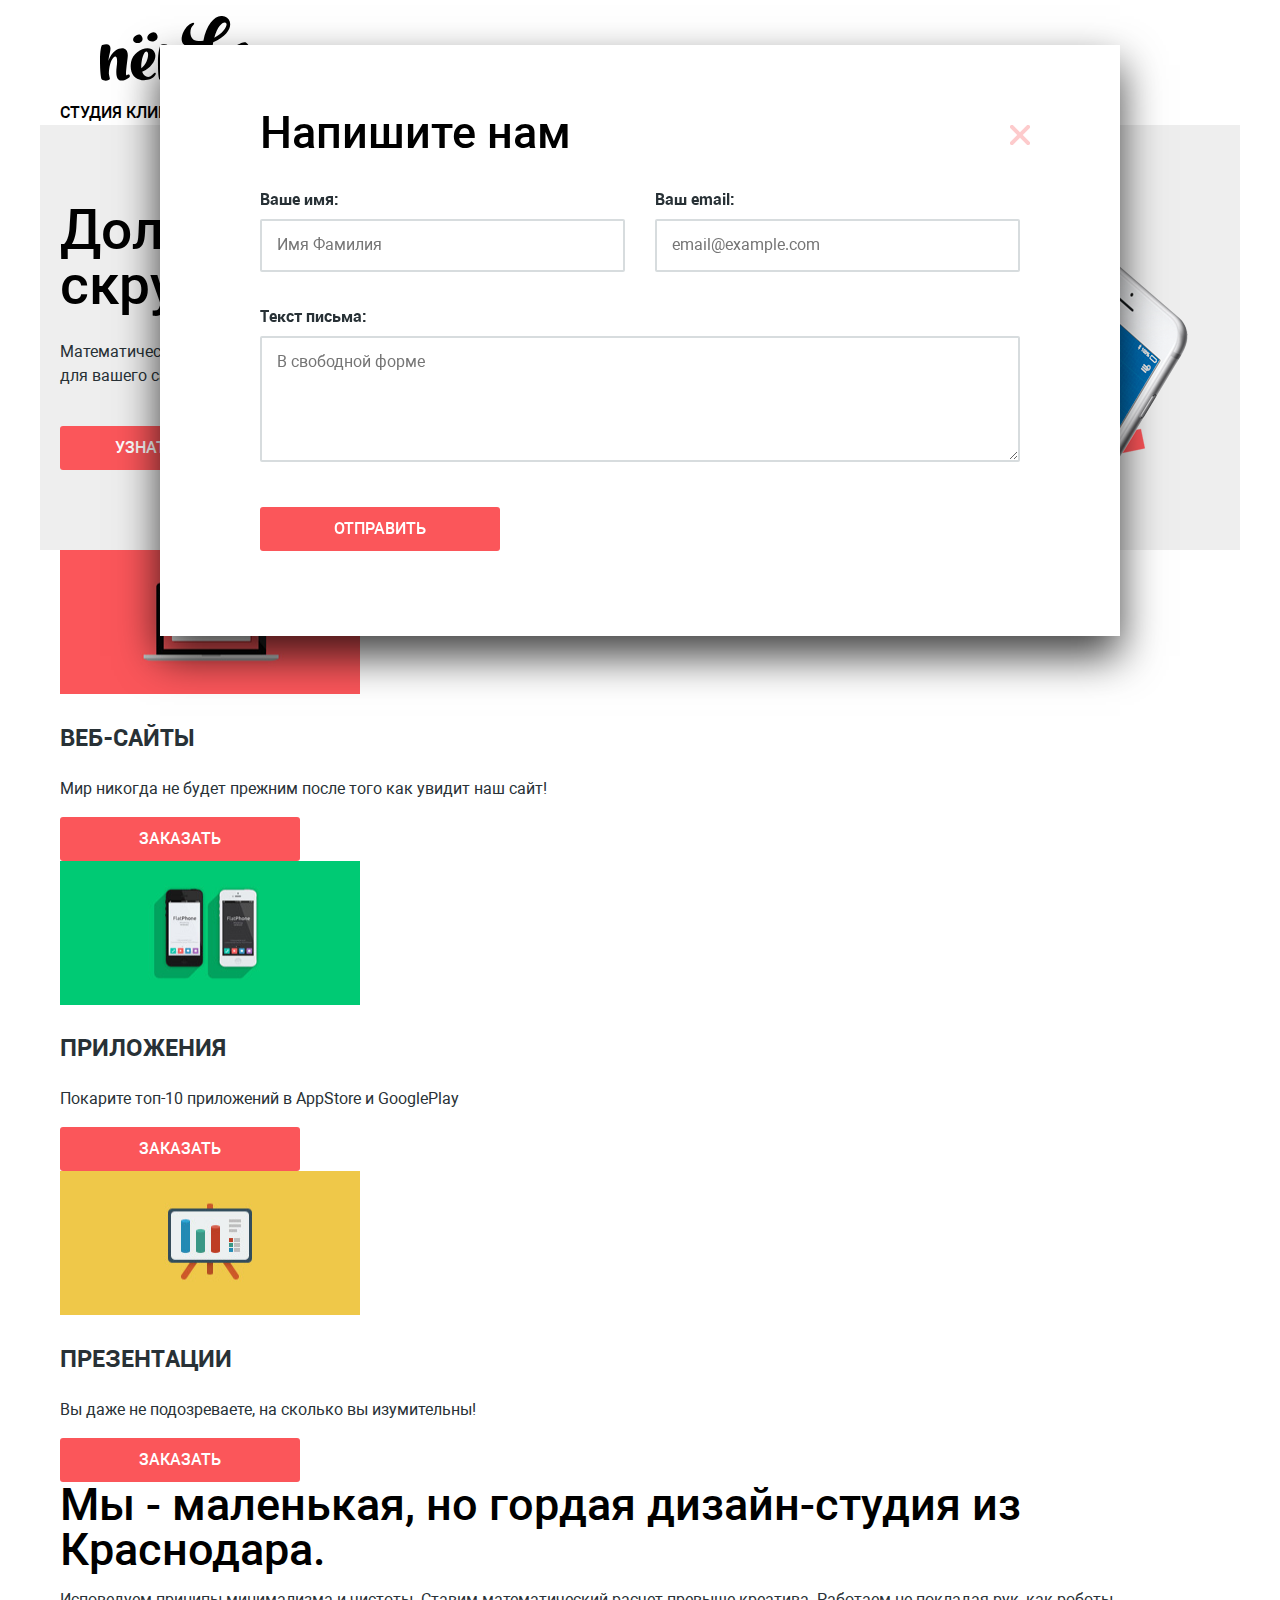
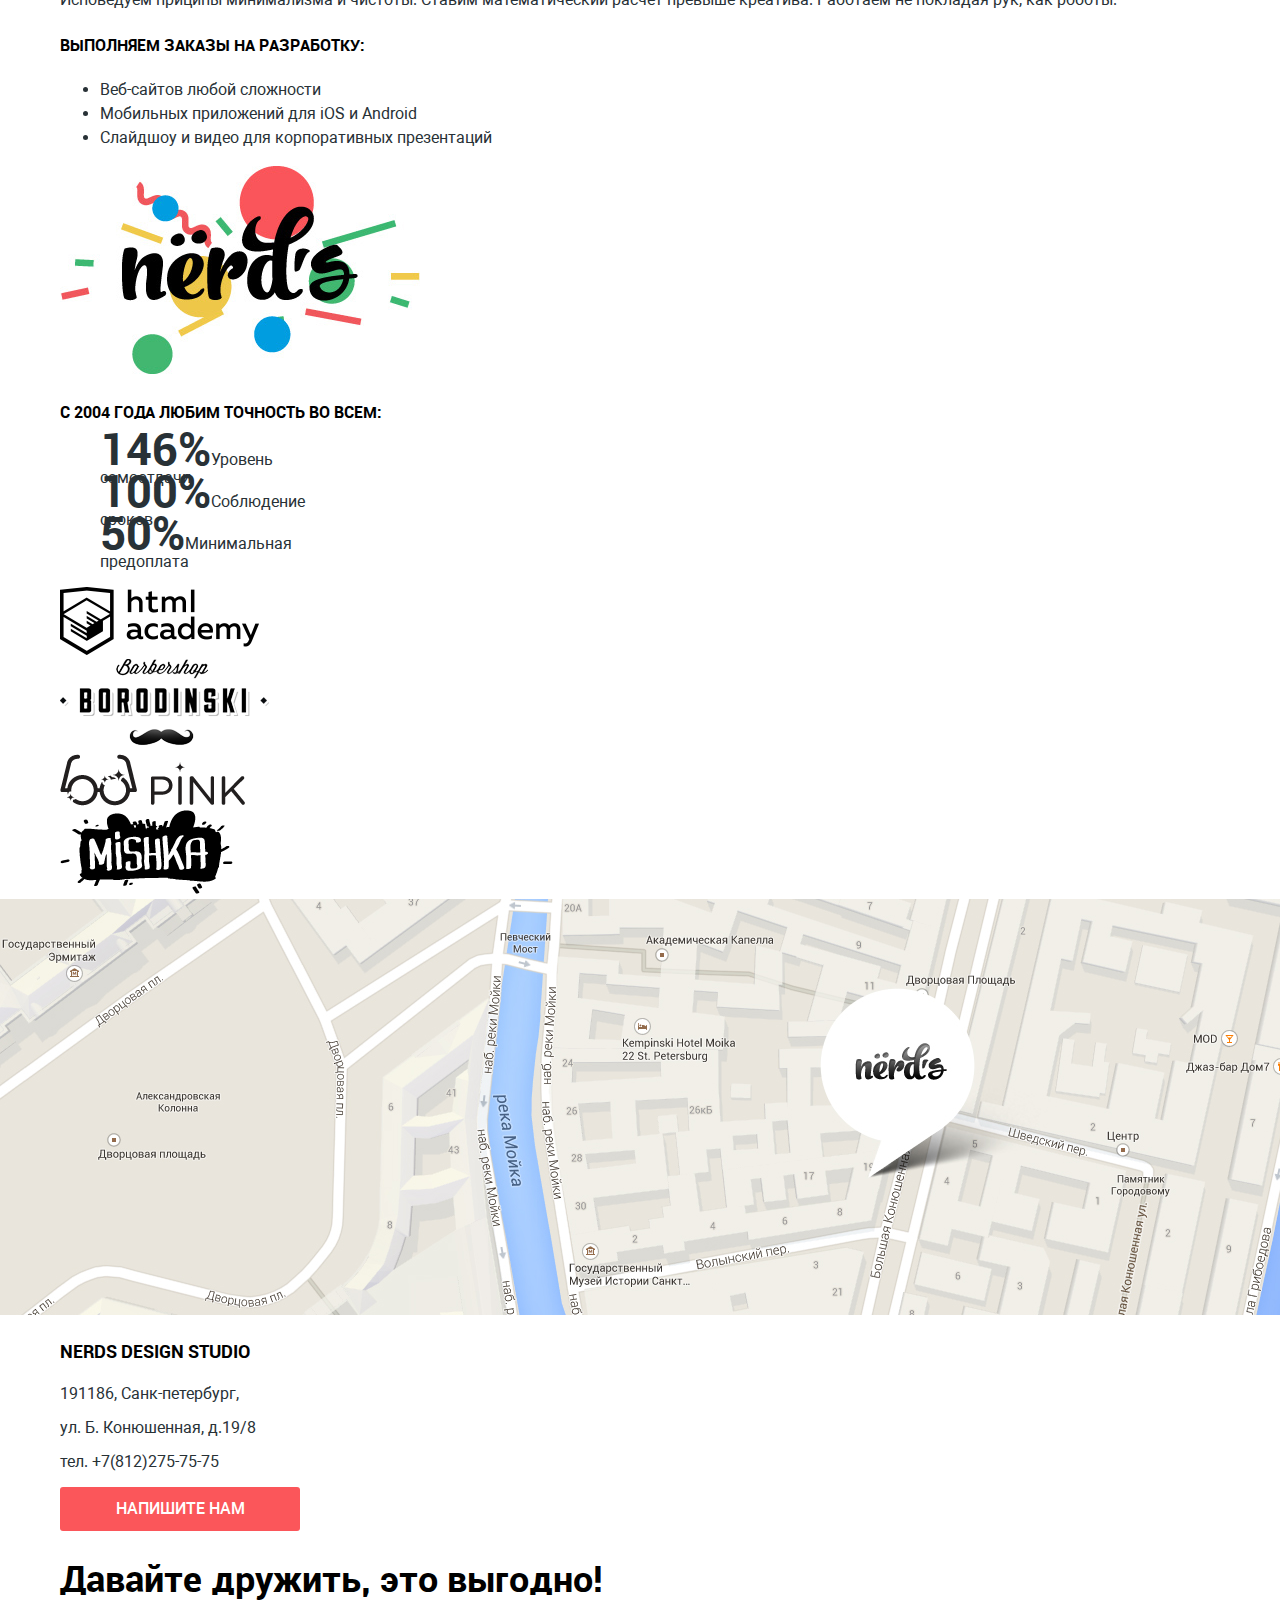
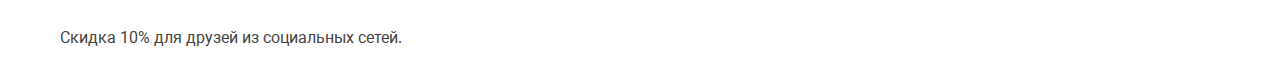
==== index.html @ fb32c8bf "Настройки" ====
<!DOCTYPE html>
<html lang="ru">
  <head>
    <meta charset="utf-8">
    <title>Дизайн-студия "Нердс" Краснодар</title>
    <link href="https://fonts.googleapis.com/css?family=Roboto:400,500,700&amp;subset=cyrillic" rel="stylesheet">
    <link href="css/normalize.css" rel="stylesheet">
    <link href="css/styles.css" rel="stylesheet">
  </head>
  <body>
    <header class="header">
       <div class="header-block container clearfix">
        <figure class="header-logo">
          <a href="index.html" rel="nofollow">
            <img src="img/nerds-logo.svg"  width="160" height="65" alt="Логотип компании «Нердс»">
          </a>
        </figure>
        <nav class="site-navigation">
          <a href="index.html">Студия</a>
          <a href="#">Клиенты</a>
          <a href="catalog.html" class="current">Магазин</a>
          <a href="#">Контакты</a>
          <a href="#" class="basket">корзина</a>
        </nav>
      </div>
      <h1 class="visually-hidden">Компания "Нердс" Краснодар</h1>
      <div class="slider container">
        <!-- Пагинация под слайдером-->
        <input class="visually-hidden" type="radio" id="product-1" name="toggle" checked>
        <input class="visually-hidden" type="radio" id="product-2" name="toggle">
        <input class="visually-hidden" type="radio" id="product-3" name="toggle">
        <div class="slider-controls">
          <label class="slider-controls-item slider-controls-item--1" for="product-1">Первый</label>
          <label class="slider-controls-item slider-controls-item--2" for="product-2">Второй</label>
          <label class="slider-controls-item slider-controls-item--3" for="product-3">Третий</label>
        </div>
        <!-- Пагинация под слайдером-->
        <ul class="slider-list">
          <li class="slider-item"><!--Слайдер-1 -->
            <h3>Долго, дорого,<br> скрупулезно.</h3>
            <p>Математически выверенный дизайн<br> для вашего сайта или мобильного приложения.</p>
            <a class="slider-item-button button" href="#">Узнать больше</a>
          </li>
          <li class="slider-item"><!--Слайдер-2 -->
            <h3>Любим математику<br> как никто другой</h3>
            <p>Никакого креатива, только математические формулы<br> для расчета идеальных пропорций.</p>
            <a class="slider-item-button button" href="#">Узнать больше</a>
          </li>
          <li class="slider-item"><!--Слайдер-3 -->
            <h3>Только ночь,<br> только хардкор</h3>
            <p>Работаем днем, как все? Мы против этого.<br> Ближе к полуночи работа только начинается.</p>
            <a class="slider-item-button button" href="#">Узнать больше</a>
          </li>
        </ul>
      </div>
    </header>
    <main class="container">
      <section class="service">        
        <h2 class="visually-hidden">Услуги компании "Нердс"</h2>
        <article class="offered-service web-button">
          <div class="picture-service web">
            <img src="img/illustration-1.png" width="300" height="144" alt="картинка - Веб-сайты">
          </div>
          <h3>Веб-Сайты</h3>              
          <p class="slogan">Мир никогда не будет прежним после того как увидит наш сайт!</p>
          <a class="button" href="sites.html">Заказать</a>
        </article>
        <article class="offered-service app-site">
          <div class="picture-service app">
            <img src="img/illustration-2.png" width="300" height="144" alt="картинка - Приложения">
          </div>
          <h3>Приложения</h3>
          <p class="slogan">Покарите топ-10 приложений в AppStore и GooglePlay</p>
          <a class="button" href="sites.html">Заказать</a>
        </article>
        <article class="offered-service presentation-site">
          <div class="picture-service presentation">
            <img src="img/illustration-3.png" width="300" height="144" alt="картинка - Презентации">
          </div>
          <h3>Презентации</h3>
          <p class="slogan">Вы даже не подозреваете, на сколько вы изумительны!</p>
          <a class="button" href="sites.html">Заказать</a>
        </article>
      </section>
      <section class="self-advertising">
        <h2 class="visually-hidden">Выполняем заказы на разработку: Веб-сайтов, Мобильных приложений, Слайдшоу и видео.</h2>
        <div class="self-advertising-leftcolumn">
          <div>
            <h3>Мы - маленькая, но гордая дизайн-студия из Краснодара.</h3>
            <p>Исповедуем приципы минимализма и чистоты. Ставим математический расчет превыше креатива. Работаем не покладая рук, как роботы.</p>
          </div>
          <div>
            <h4>Выполняем заказы на разработку:</h4>
            <ul>
              <li>Веб-сайтов любой сложности</li>
              <li>Мобильных приложений для iOS и Android</li>
              <li>Слайдшоу и видео для корпоративных презентаций</li>
            </ul>
          </div>
        </div>          
        <div class="self-advertising-rightcolumn">
          <div class="self-advertising-rightcolumn-picture">
            <img src="img/nerds-illustration.jpg" width="360" height="208" alt="Лого Нердс с подложкой">
          </div>
          <div class="self-advertising-rightcolumn-text">
            <h4>С 2004 года любим точность во всем:</h4>
            <ul>
              <li><span>146%</span>Уровень<br>самоотдачи</li>
              <li><span>100%</span>Соблюдение<br>сроков</li>
              <li><span>50%</span>Минимальная<br>предоплата</li>
            </ul>
          </div>
        </div>
      </section>
      <section class="advertising">
        <h2 class="visually-hidden">Реклама на сайте компании Нердс</h2>
        <div>
          <a class="advertising-blok blok1" href="https://htmlacademy.ru/intensive/htmlcss" target="_blank">
            <img src="img/logo-1.png" width="199" height="68" alt="Логотип HTML academy">
          </a>
        </div>
        <div>
          <a class="advertising-blok blok2" href="#" target="_blank">
            <img src="img/logo-2.png" width="209" height="90" alt="Логотип Borodinski">
          </a>
        </div>
        <div>
          <a class="advertising-blok blok3" href="#" target="_blank">
            <img src="img/logo-3.png" width="185" height="52" alt="Логотип Pink">
          </a>
        </div>
        <div>
          <a class="advertising-blok blok4" href="#" target="_blank">
            <img src="img/logo-4.png" width="173" height="84" alt="Логотип Mishka">
          </a>
        </div>
      </section>      
    </main>
    <footer>
      <div class="map">
        <h2 class="visually-hidden">Как к нам добраться</h2>
        <!--карта, блин-->
        <div class="map-script"></div>
        <!--карта-костыль-->
        <div class="img-map">
            <img src="img/map-marker.jpg" width="1440" height="416" alt="Офиса компании Нередс: Санк-петербург, ул. Б. Конюшенная, д.19/8">
        </div>
        <div class="container">
          <div class="map-block">
            <h3 class="map-block-title">Nerds design studio</h3>
            <p class="map-block-info">191186, Санк-петербург,</p>
            <p class="map-block-info">ул. Б. Конюшенная, д.19/8</p>
            <p class="map-block-info">тел. +7(812)275-75-75</p>
            <a href="feedback.html" class="button btn map-btn">Напишите нам</a>
          </div>
        </div>
      </div>
      <div class="footer-social container clearfix">
        <div class="footer-left-column">
          <a href="#" class="footer-btn footer-btn-vk"></a>
          <a href="#" class="footer-btn footer-btn-fb"></a>
          <a href="#" class="footer-btn footer-btn-inst"></a>
        </div>
        <section class="footer-right-column">
          <h2 class="footer-title">Давайте дружить, это выгодно!</h2>
          <p class="footer-info">Скидка 10% для друзей из социальных сетей.</p>
        </section>
      </div>
    </footer>
    <!-- Форма "напишите нам" -->
      
      <form class="feedback" action="#" method="post">
        <h2>Напишите нам</h2>
        <div class="row">
          <div class="col">
            <label>
              Ваше имя:
              <input type="text" name="name" placeholder="Имя Фамилия"/>
            </label>
          </div>
          <div class="col">
            <label>
              Ваш email:
              <input type="email" name="email" placeholder="email@example.com"/>
            </label>
          </div>
        </div>
        <div class="message">
          <label>
            Текст письма:
            <textarea name="message" rows="5" placeholder="В свободной форме"></textarea>
          </label>
        </div>
        <button class="button">Отправить</button>
        <a href="#" class="feedback-close-btn"></a>
      </form>
      
      <!-- Форма "напишите нам" -->
  </body>
</html>
---- css/styles.css ----
@charset "utf-8";
@font-face {
    font-family: RobotoRegular;
    src: url("../fonts/roboto.woff2") format("woff2"), url("../fonts/roboto.woff") format("woff"),
    url("../fonts/Roboto-Regular.ttf") format("truetype");
    font-weight: normal;
    font-style: normal;
}
@font-face {
    font-family: RobotoMedium;
    src: url("../fonts/robotomedium.woff2") format("woff2"), url("../fonts/robotomedium.woff") format("woff"),
    url("../fonts/Roboto-Medium.ttf") format("truetype");
    font-weight: normal;
    font-style: normal;
}
@font-face {
    font-family: RobotoBold;
    src: url("../fonts/robotobold.woff2") format("woff2"), url("../fonts/robotobold.woff") format("woff"),
    url("../fonts/Roboto-Bold.ttf") format("truetype");
    font-weight: normal;
    font-style: normal;
}

/* ГЛОБАЛЬНЫЕ НАСТРОЙКИ */

body {
  margin: 0;
  padding: 0;
  min-width: 1200px;
  text-transform: uppercase;
  background-color: #FFFFFF;
  color: #000000;
}
.visually-hidden {
  position: absolute;
  width: 1px;
  height: 1px;
  margin: -1px;
  border: 0;
  padding: 0;
  clip: rect(0, 0, 0, 0);  
}
a {
  text-decoration: none;
}

.navigation {
  background-color: #EEEEEE;
}
.navigation,
.slider-list,
.self-advertising-leftcolumn,
.self-advertising-rightcolumn-text ul,
.footer-social ul,
.filter-sequencer ul,
.filter-type ul,
.filter-extra ul,
.visible-in-hovard,
.catalog-pagination {
  list-style: none;
}
.header-logo,
.navigation a,
.basket a {
  color: #000000;
}
.navigation a:hover,
.navigation a:focus,
.basket a:hover,
.basket a:focus {
  color: #fb565a;
}
.container {
  width: 1200px;
  margin: auto;
  padding: 0 20px;
  box-sizing: border-box;
}

/* ГЛОБАЛЬНЫЕ НАСТРОЙКИ */
/* ШРИФТЫ */

.site-navigation a,
.filter-button {
  font-family: RobotoMedium, Arial, sans-serif;
  font-size: 16px;
  line-height: 24px;
  font-weight: 500;
  color: #000000;
}
h1,
.slider-item h3 {
  font-family: RobotoMedium, Arial, sans-serif;
  font-size: 55px;
  line-height: 55px;
  font-weight: 500;
  color: #000000;
  text-transform: none;
}
.slider-item p,
.slogan,
.self-advertising-leftcolumn p,
.self-advertising-leftcolumn li {
  font-family: RobotoRegular, Arial, sans-serif;
  font-size: 16px;
  line-height: 24px;
  font-weight: 400;
  color: #283136;
  text-transform: none;
}
.button,
.pagination-item a {
  font-family: RobotoMedium, Arial, sans-serif;
  font-size: 16px;
  line-height: 18px;
  font-weight: 500;
  color: #ffffff;
}
.offered-service h3 {
  font-family: RobotoBold, Arial, sans-serif;
  font-size: 24px;
  line-height: 30px;
  font-weight: 700;
  color: #283136;
}
.self-advertising-leftcolumn h3,
.feedback h2 {
  font-family: RobotoMedium, Arial, sans-serif;
  font-size: 45px;
  line-height: 45px;
  font-weight: 500;
  color: #000000;
  text-transform: none;
  margin: 0;
}
.self-advertising h4 {
  font-family: RobotoBold, Arial, sans-serif;
  font-size: 16px;
  line-height: 24px;
  font-weight: 700;
  color: #000000;
}
.self-advertising-rightcolumn-text li,
.map-block p,
.filter-price label,
.filter-option label,
.filter-extra li {
  font-family: RobotoRegular, Arial, sans-serif;
  font-size: 16px;
  line-height: 18px;
  font-weight: 400;
  color: #283136;
  text-transform: none;
}
.self-advertising-rightcolumn-text span {
  font-family: RobotoBold, Arial, sans-serif;
  font-size: 45px;
  line-height: 10px;
  font-weight: 700;
}
.map-block h3,
.column-headings .label,
.filter-type legend,
.filter-extra legend {
  font-family: RobotoBold, Arial, sans-serif;
  font-size: 18px;
  line-height: 30px;
  font-weight: 700;
}
.feedback label {
  font-family: RobotoBold, Arial, sans-serif;
  font-size: 16px;
  line-height: 18px;
  font-weight: 700;
  color: #283136;
  text-transform: none;
}
.feedback label input,
.feedback label textarea{
  font-family: RobotoRegular, Arial, sans-serif;
  font-weight: 400;
}
.footer-social .footer-title {
  font-family: RobotoBold, Arial, sans-serif;
  font-size: 36px;
  line-height: 36px;
  font-weight: 700;
  text-transform: none;
}
.footer-social p {
  font-family: RobotoRegular, Arial, sans-serif;
  font-size: 16px;
  line-height: 22px;
  font-weight: 400;
  color: #444444;
  text-transform: none;
}
.filter-sequencer li {
font-family: RobotoRegular, Arial, sans-serif;
  font-size: 16px;
  line-height: 18px;
  font-weight: 400;
}
.item-title {
  font-family: RobotoBold, Arial, sans-serif;
  font-size: 18px;
  line-height: 30px;
  font-weight: 700;
}
.item-description {
  font-family: RobotoRegular, Arial, sans-serif;
  font-size: 16px;
  line-height: 18px;
  font-weight: 400;
  color: #666666;
  text-transform: none;
}
/* ШРИФТЫ */

/* ОФОРМЛЕНИЕ МЕНЮ */
/* ОФОРМЛЕНИЕ МЕНЮ */

/* Слайдер в index */
.slider {
  position: relative;
  background-color: #EEEEEE;
}
.slider-controls {
  position: absolute;
  left: 50%;
  bottom: 104px;
  z-index: 100;
  width: 160px;
  height: 18px;
  text-align: center;
  font-size: 0;
  transform: translateX(-50%);
}
.slider-controls label {
  position: relative;
  display: inline-block;
  width: 18px;
  height: 18px;
  padding: 8px;
  border-radius: 50%;
  cursor: pointer;
}
.slider-controls label::after {
  content: "";
  position: absolute;
  top: 8px;
  left: 8px;
  z-index: 1;
  width: 18px;
  height: 18px;
  background: #ffffff;
  border-radius: 50%;
}
.slider-list {
  margin: 0;
  padding: 0;
}
.slider-item {
  display: none;
  padding: 78px 0 80px 0;
}
.slider-item:nth-child(1) {
  background-image: url("../img/index-slide1.png");
  background-repeat: no-repeat;
  background-position: 93% 18px;
}
.slider-item:nth-child(2) {
  background-image: url("../img/index-slide2.png");
  background-repeat: no-repeat;
  background-position: 100% 0;
}
.slider-item:nth-child(3) {
  background-image: url("../img/index-slide3.png");
  background-repeat: no-repeat;
  background-position: 100% 20px;
}
#product-1:checked ~ .slider-list .slider-item:nth-child(1) {
  display: block;
}
#product-2:checked ~ .slider-list .slider-item:nth-child(2) {
  display: block;
}
#product-3:checked ~ .slider-list .slider-item:nth-child(3) {
  display: block;
}
#product-1:checked ~ .slider-controls .slider-controls-item--1::before,
#product-2:checked ~ .slider-controls .slider-controls-item--2::before,
#product-3:checked ~ .slider-controls .slider-controls-item--3::before {
  content: "";
  position: absolute;
  left: 50%;
  top: 50%;
  z-index: 2;
  width: 4px;
  height: 4px;
  margin: -4px;
  background-color: inherit;
  border: 2px solid #c1c1c1;
  border-radius: 50%;
}
.slider-item h3 {
  max-width: 600px;
  margin: 0;
  margin-bottom: 27px;
  font-size: 55px;
  line-height: 55px;
  font-weight: 500;
}
.slider-item p {
  max-width: 430px;
  margin: 0;
  margin-bottom: 38px;
}
.button {
  display: block;
  width: 240px;
  padding: 13px 0;
  font-size: 16px;
  line-height: 18px;
  color: #ffffff;
  text-transform: uppercase;
  text-align: center;
  text-decoration: none;
  background-color: #fb565a;
  border-radius: 3px;
  border: none;
}
.button:hover,
.button:focus {
  background-color: #e74246;
}
.button:active {
  color: rgba(255, 255, 255, 0.3);
  background-color: #d7373b;
  box-shadow: 0 3px rgba(0, 0, 0, 0.1) inset;
}
/* Слайдер в index */


/* ВЕРСТКА СКРЫТОЙ ФОРМЫ */
.feedback {
  position: fixed;
  display: block;
  max-width: 960px;
  top: 5%;
  left: 0;
  right: 0;
  margin: auto;
  box-sizing: border-box;
  padding: 65px 100px 85px;
  box-shadow: 0 20px 40px 0 rgba(0, 1, 1, .75);
  background: #FFFFFF;
  z-index: 1000;
}
.feedback h2{
  margin-bottom: 35px;
}
.feedback-close-btn {
  position: absolute;
  right: 90px;
  top: 80px;
  opacity: .3;
  display: block;
  background: url(../img/close-cross.svg) no-repeat center center;
  width: 20px;
  height: 20px;
}
.feedback-close-btn:hover{
  opacity: 1;
}
.feedback-close-btn:active{
  opacity: .1;
}
.feedback .row {
  display: flex;
  justify-content: space-between;
  margin-left: -30px;
  margin-bottom: 35px;
}
.feedback .row .col{
  flex: 1;
  margin-left: 30px;
}
.feedback input,
.feedback textarea {
  display: block;
  width: 100%;
  margin-top: 10px;
  box-sizing: border-box;
  padding: 15px;
  border: solid 2px #d7dcde;
  border-radius: 2px;
  outline: none;
}
.feedback textarea {
  width: 100%;
  margin-bottom: 45px;
  max-width: 100%;
  min-width: 100%;
}
.feedback input:hover,
.feedback textarea:hover {
  border-color: #b4b9bb;
}
.feedback input:focus,
.feedback textarea:focus {
  border-color: #000000;
  color: #000000;
}
.feedback input.error::placeholder,
.feedback textarea.error::placeholder,
.feedback input.error,
.feedback textarea.error {
  border-color: #e74246;
  color: #e74246;
}
/* ВЕРСТКА СКРЫТОЙ ФОРМЫ */
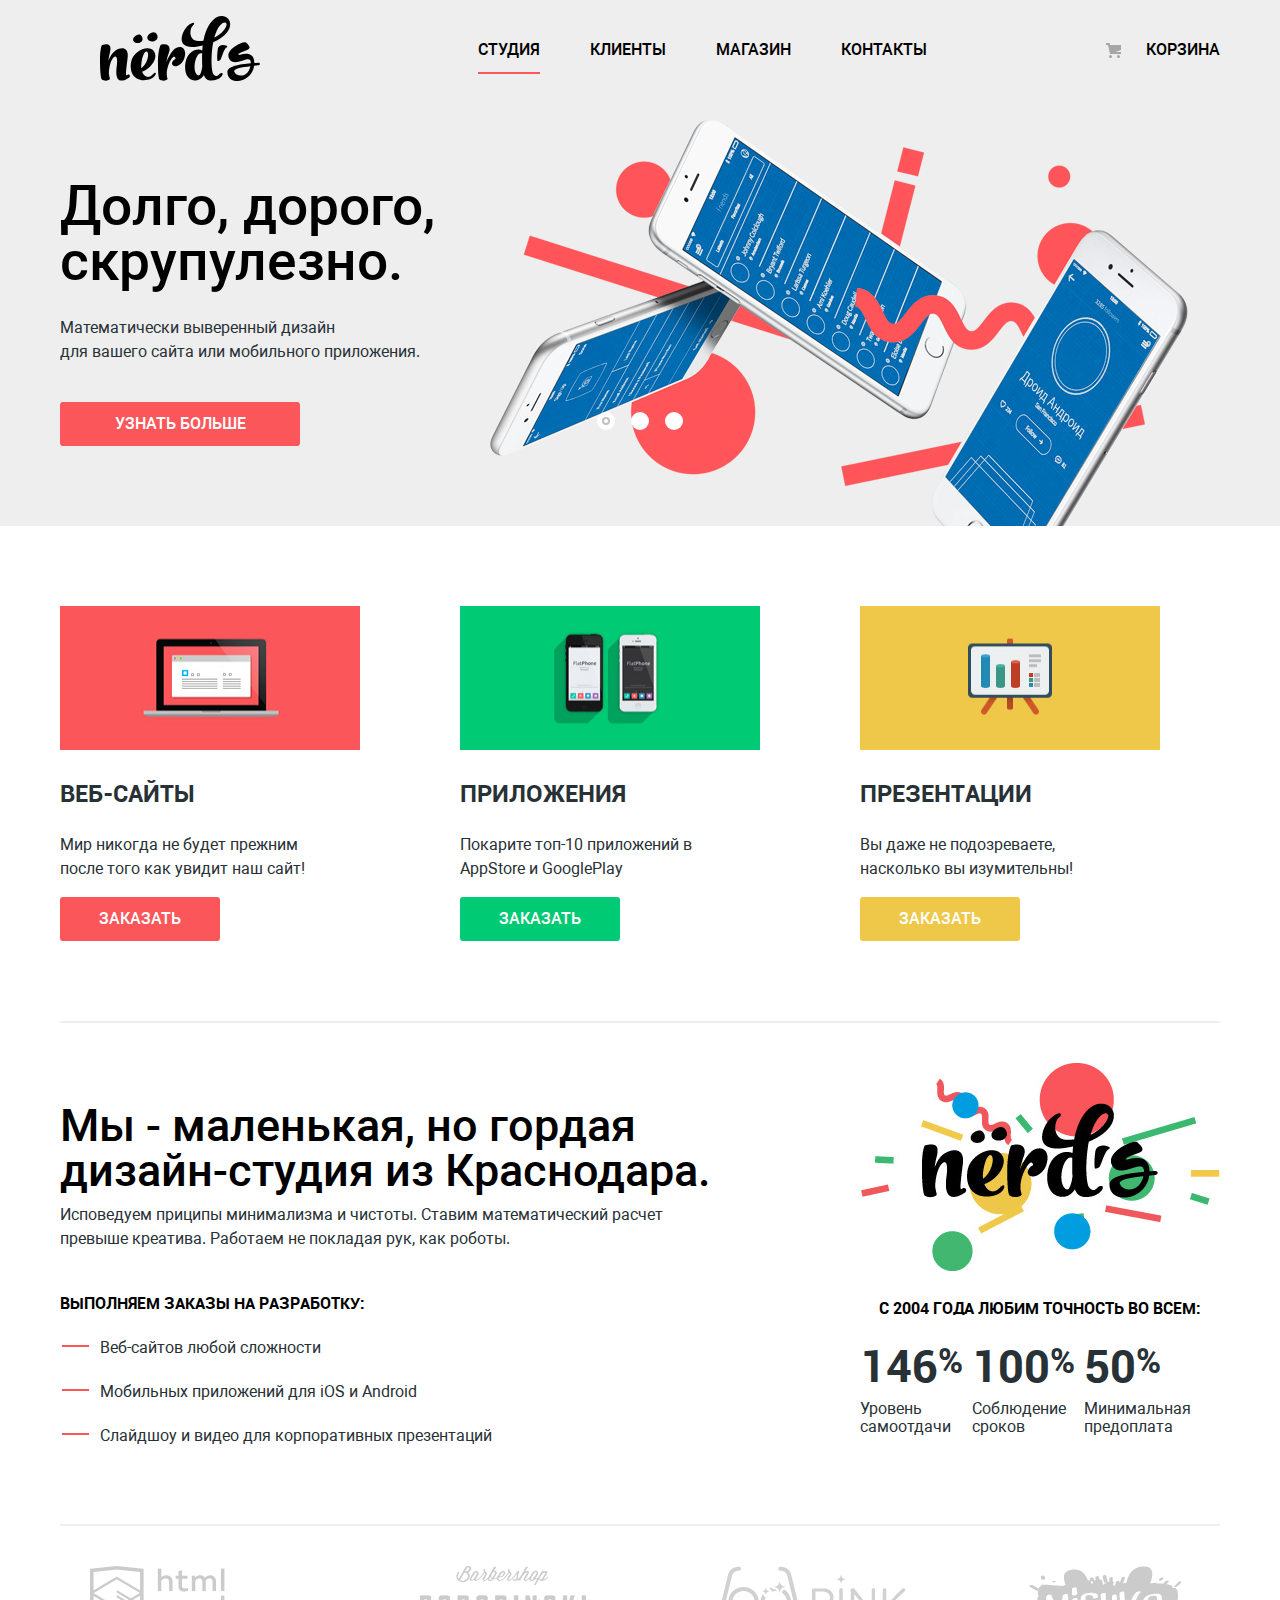
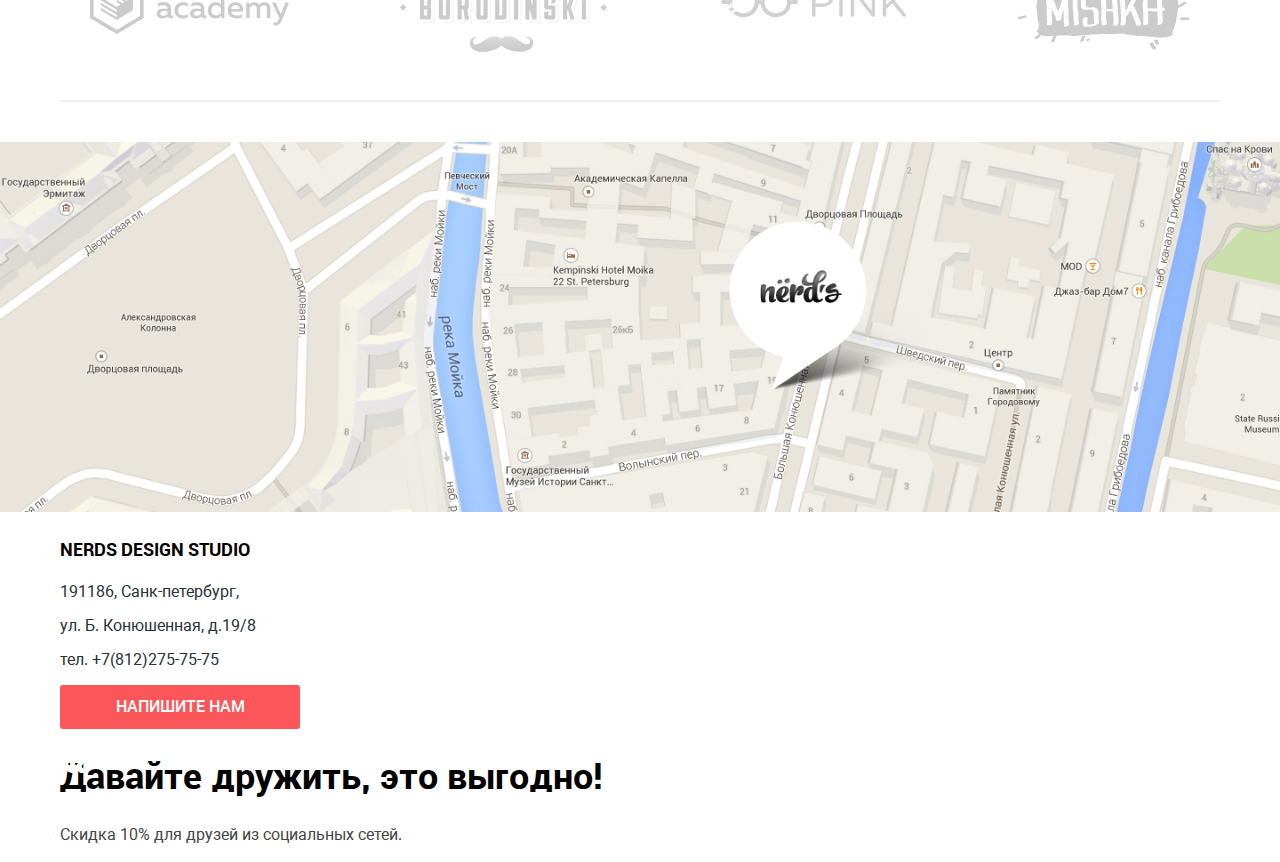
==== commit aa721daf: "#47 Декоративные элементы личного Attempt №1" ====
--- a/index.html
+++ b/index.html
@@ -16,12 +16,12 @@
           </a>
         </figure>
         <nav class="site-navigation">
-          <a href="index.html">Студия</a>
+          <a href="index.html" class="current">Студия</a>
           <a href="#">Клиенты</a>
-          <a href="catalog.html" class="current">Магазин</a>
+          <a href="catalog.html">Магазин</a>
           <a href="#">Контакты</a>
-          <a href="#" class="basket">корзина</a>
         </nav>
+        <a href="#" class="basket">корзина</a>
       </div>
       <h1 class="visually-hidden">Компания "Нердс" Краснодар</h1>
       <div class="slider container">
@@ -57,7 +57,7 @@
     <main class="container">
       <section class="service">        
         <h2 class="visually-hidden">Услуги компании "Нердс"</h2>
-        <article class="offered-service web-button">
+        <article class="offered-service web-site">
           <div class="picture-service web">
             <img src="img/illustration-1.png" width="300" height="144" alt="картинка - Веб-сайты">
           </div>
@@ -78,7 +78,7 @@
             <img src="img/illustration-3.png" width="300" height="144" alt="картинка - Презентации">
           </div>
           <h3>Презентации</h3>
-          <p class="slogan">Вы даже не подозреваете, на сколько вы изумительны!</p>
+          <p class="slogan">Вы даже не подозреваете, насколько вы изумительны!</p>
           <a class="button" href="sites.html">Заказать</a>
         </article>
       </section>
@@ -104,15 +104,17 @@
           </div>
           <div class="self-advertising-rightcolumn-text">
             <h4>С 2004 года любим точность во всем:</h4>
-            <ul>
-              <li><span>146%</span>Уровень<br>самоотдачи</li>
-              <li><span>100%</span>Соблюдение<br>сроков</li>
-              <li><span>50%</span>Минимальная<br>предоплата</li>
-            </ul>
+            <div>
+              <ul>
+                <li><span>146<sup>%</sup></span><br>Уровень<br>самоотдачи</li>
+                <li><span>100<sup>%</sup></span><br>Соблюдение<br>сроков</li>
+                <li><span>50<sup>%</sup></span><br>Минимальная<br>предоплата</li>
+              </ul>
+            </div>
           </div>
         </div>
       </section>
-      <section class="advertising">
+      <section class="advertising container">
         <h2 class="visually-hidden">Реклама на сайте компании Нердс</h2>
         <div>
           <a class="advertising-blok blok1" href="https://htmlacademy.ru/intensive/htmlcss" target="_blank">
@@ -168,8 +170,7 @@
       </div>
     </footer>
     <!-- Форма "напишите нам" -->
-      
-      <form class="feedback" action="#" method="post">
+    <form class="feedback" action="#" method="post">
         <h2>Напишите нам</h2>
         <div class="row">
           <div class="col">
@@ -194,7 +195,6 @@
         <button class="button">Отправить</button>
         <a href="#" class="feedback-close-btn"></a>
       </form>
-      
-      <!-- Форма "напишите нам" -->
+    <!-- Форма "напишите нам" -->
   </body>
 </html>
--- a/css/styles.css
+++ b/css/styles.css
@@ -22,11 +22,9 @@
 }
 
 /* ГЛОБАЛЬНЫЕ НАСТРОЙКИ */
-
 body {
   margin: 0;
   padding: 0;
-  min-width: 1200px;
   text-transform: uppercase;
   background-color: #FFFFFF;
   color: #000000;
@@ -43,14 +41,13 @@
 a {
   text-decoration: none;
 }
-
 .navigation {
   background-color: #EEEEEE;
 }
 .navigation,
 .slider-list,
-.self-advertising-leftcolumn,
-.self-advertising-rightcolumn-text ul,
+.self-advertising-leftcolumn ul,
+.self-advertising-rightcolumn ul,
 .footer-social ul,
 .filter-sequencer ul,
 .filter-type ul,
@@ -71,16 +68,17 @@
   color: #fb565a;
 }
 .container {
-  width: 1200px;
+  max-width: 1200px;
   margin: auto;
   padding: 0 20px;
   box-sizing: border-box;
 }
-
 /* ГЛОБАЛЬНЫЕ НАСТРОЙКИ */
+
 /* ШРИФТЫ */
 
 .site-navigation a,
+a.basket,
 .filter-button {
   font-family: RobotoMedium, Arial, sans-serif;
   font-size: 16px;
@@ -217,10 +215,71 @@
 }
 /* ШРИФТЫ */
 
+
 /* ОФОРМЛЕНИЕ МЕНЮ */
+.header {
+  background-color: #eeeeee;
+}
+.header-logo:hover,
+.header-logo:focus {
+  opacity: .8;
+}
+.header-logo:active {
+  opacity: .3;
+}
+.header .header-block {
+  display: flex;
+  justify-content: space-between;
+  align-items: center;
+  flex-wrap: wrap;
+}
+.site-navigation {
+  flex: 1;
+  text-align: center;
+  font-size: 0;
+  margin-left: -50px;
+  margin-bottom: -10px;
+}
+.site-navigation a {
+  display: inline-block;
+  margin-left: 50px;
+  font-size: 16px;
+  border-bottom: solid 2px transparent;
+  padding-bottom: 10px;
+}
+.header a.basket {
+  border-bottom: solid 2px transparent;
+  padding-bottom: 10px;
+  margin-bottom: -10px;
+}
+.header .current {
+  border-color: #fb565a;
+}
+.header a.basket:before {
+  content: "";
+  display: inline-block;
+  width: 16px;
+  height: 16px;
+  margin-right: 25px;
+  vertical-align: middle;
+  background: url(../img/cart-icon.svg) no-repeat center center;
+}
+.site-navigation a:hover,
+.site-navigation a:focus,
+a.basket:hover,
+a.basket:focus {
+  color: #fb565a;
+}
+.site-navigation a:active,
+a.basket:active {
+  opacity: .3;
+}
+a.basket:active:before {/*эта херня не сработала, корзина опасится*/
+  opacity: 1;
+}
 /* ОФОРМЛЕНИЕ МЕНЮ */
 
-/* Слайдер в index */
+/* СЛАЙДЕР В index */
 .slider {
   position: relative;
   background-color: #EEEEEE;
@@ -339,14 +398,184 @@
   background-color: #d7373b;
   box-shadow: 0 3px rgba(0, 0, 0, 0.1) inset;
 }
-/* Слайдер в index */
-
+/* СЛАЙДЕР В index */
+
+
+/* СЕКЦИЯ СЕРВИС */
+.service {
+  display: flex;
+  max-width: 1100px;
+  justify-content: space-between;
+  align-items: flex-start;
+  flex-wrap: wrap;
+  padding: 80px 0;
+}
+.service article {
+  max-width: 300px;
+}
+.offered-service p {
+  max-width: 250px;
+}
+.service .button {
+  width: 160px;
+}
+.app-site .button {
+  background-color: #00ca74;
+}
+.presentation-site .button {
+  background-color: #efc84a;
+}
+.app-site .button:hover,
+.app-site .button:focus {
+  background-color: #00bc6c;
+}
+.app-site.button:active {
+  color: rgba(255, 255, 255, 0.3);
+  background-color: #00aa62;
+  box-shadow: 0 3px rgba(0, 0, 0, 0.1) inset;
+}
+.presentation-site .button:hover,
+.presentation-site .button:focus {
+  background-color: #eab534;
+}
+.presentation-site .button:active {
+  color: rgba(255, 255, 255, 0.3);
+  background-color: #e5a722;
+  box-shadow: 0 3px rgba(0, 0, 0, 0.1) inset;
+}
+/* СЕКЦИЯ СЕРВИС */
+
+/* СЕКЦИЯ self-advertising */
+.self-advertising {
+  display: flex;
+  justify-content: space-between;
+  align-items: flex-start;
+  flex-wrap: wrap;
+  padding: 40px 0;
+  border-bottom: solid 2px #eeeeee;
+  border-top: solid 2px #eeeeee;
+}
+.self-advertising .self-advertising-leftcolumn {
+  flex: 1;
+  max-width: 700px;
+}
+.self-advertising-leftcolumn > div {
+  margin-top: 40px;
+}
+
+.self-advertising-leftcolumn p {
+  width: 615px;
+  margin: 10px 0;
+}
+.self-advertising-leftcolumn li {
+  position: relative;
+  padding-bottom: 20px;
+}
+.self-advertising-leftcolumn li:before {
+  position: absolute;
+  top: 9px;
+  left: -38px;
+  width: 25px;
+  content: "";
+  border: 1px solid #fb565a;
+}
+.self-advertising-rightcolumn-text h4 {
+  text-align: center;
+}
+.self-advertising-rightcolumn-text ul {
+  padding: 0;
+}
+.self-advertising-rightcolumn-text sup {
+  top: -0.25em;
+}
+.self-advertising-rightcolumn-text li {
+  display: inline-block;
+  justify-content: space-between;
+  padding-right: 5px;
+  align-items: flex-start;
+  flex-wrap: wrap;
+}
+.self-advertising-rightcolumn-text span {
+  display: block;
+  margin: 20px 0 10px;
+}
+/* СЕКЦИЯ self-advertising */
+
+/* СЕКЦИЯ advertising */
+.advertising {
+  display: flex;
+  justify-content: space-between;
+  align-items: flex-start;
+  flex-wrap: wrap;
+  padding:  40px 0;
+  border-bottom: solid 2px #eeeeee;
+}
+.advertising div {
+  padding-left: 30px;
+  padding-right: 30px;
+}
+.advertising-blok img {
+  opacity: .2;
+}
+.advertising-blok img:hover,
+.advertising-blok img:focus {
+  opacity: 1;
+}
+.advertising-blok img:active {
+  opacity: .1;
+}
+
+
+/* СЕКЦИЯ advertising */
+
+/* ФУТЕР */
+.map {
+  padding-top: 40px;
+}
+.img-map > img{
+  width: 100%;
+  height: auto;
+  max-width: 100%;
+  max-height: 100%;
+}
+
+/*----Кнопки соц сети-------------------------*/
+.footer-btn {
+    position: relative;
+    width: 80px;
+    height: 80px;
+    line-height: 50px;
+    border-radius: 50%;
+    background: #e1e1e1;
+}
+
+.footer-btn:hover {
+    background-color: #fb565a;
+}
+
+.footer-btn:active {
+    box-shadow: inset 0 3px 0 0 #b63e42;
+    background-color: #d6494d;
+}
+
+.footer-btn-vk:before {
+    position: absolute;
+    content: "";
+    display: inline-block;
+    width: 26px;
+    height: 15px;
+    vertical-align: middle;
+    background: url(../img/vk-icon.svg) no-repeat center center
+}
+/*----Кнопки соц сети-------------------------*/
+
+/* ФУТЕР */
 
 /* ВЕРСТКА СКРЫТОЙ ФОРМЫ */
 .feedback {
   position: fixed;
-  display: block;
-  max-width: 960px;
+  display: none;
+  max-width: 960px; 
   top: 5%;
   left: 0;
   right: 0;
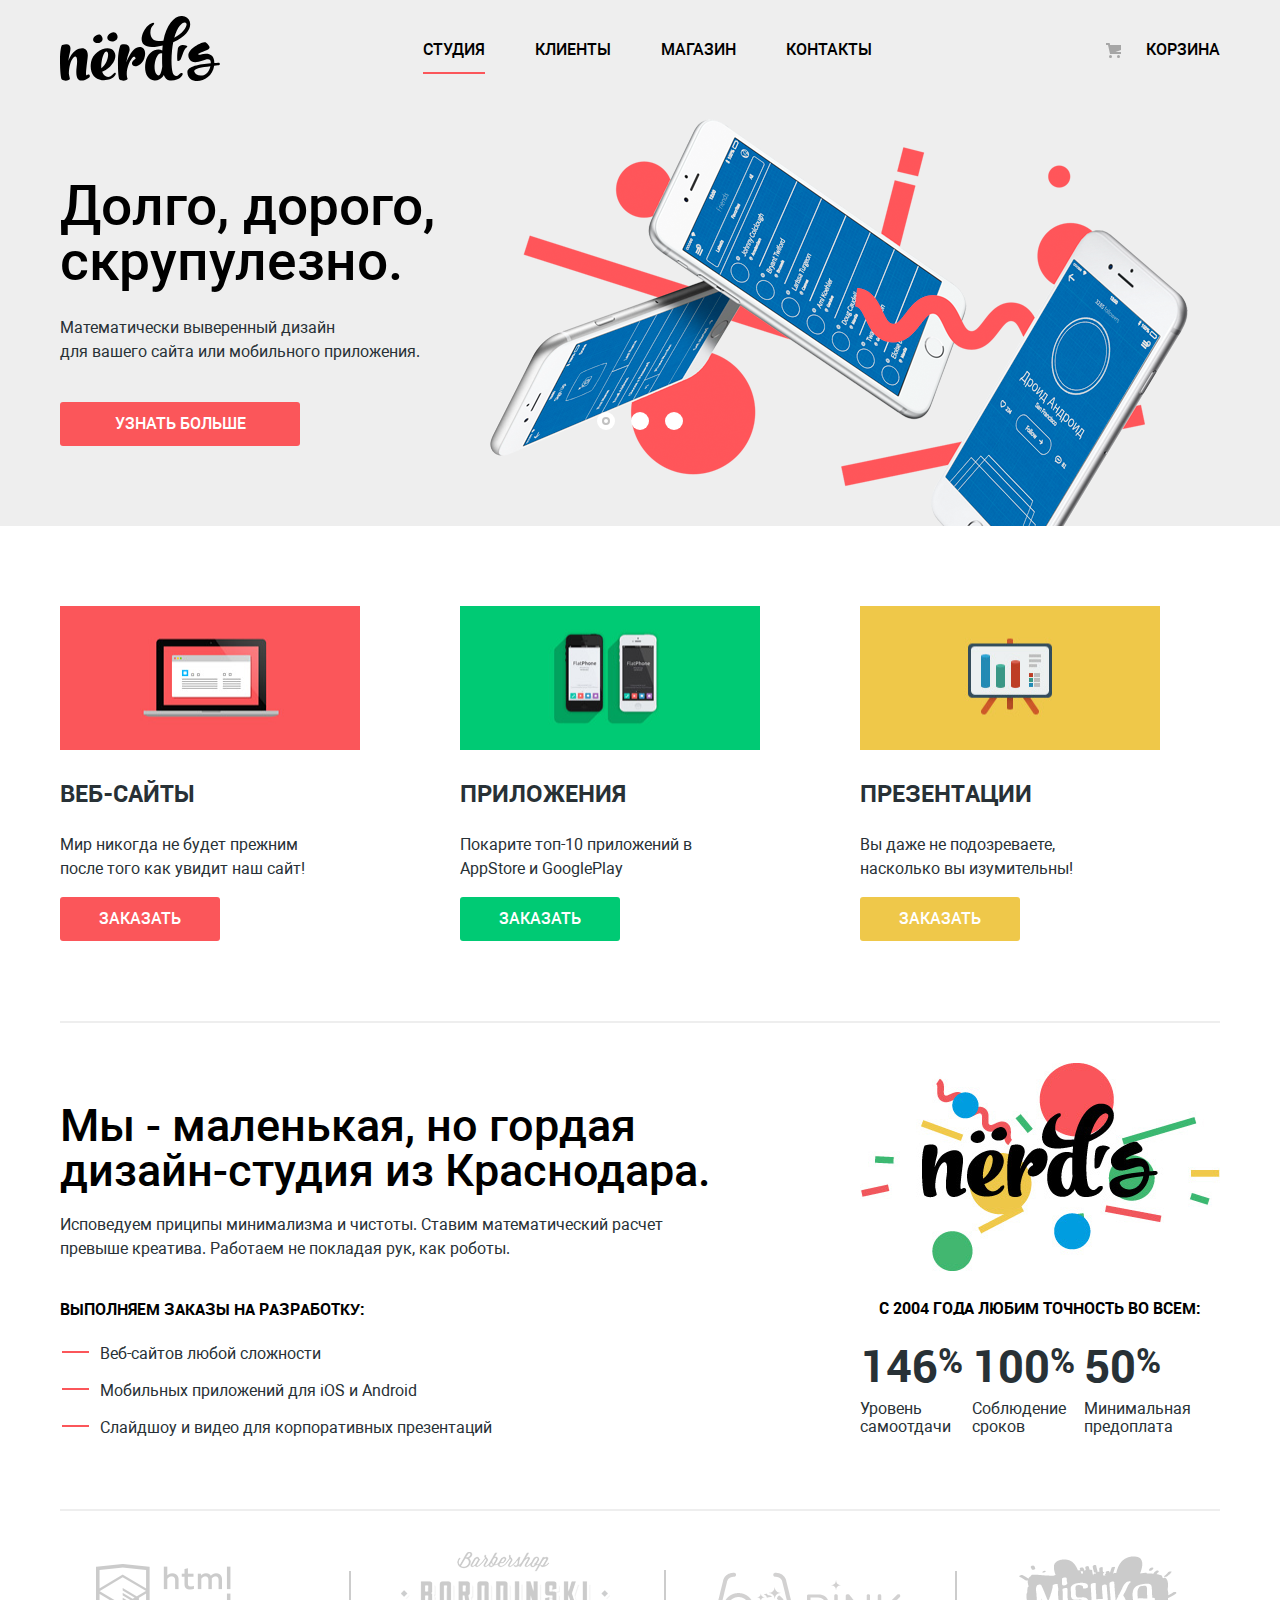
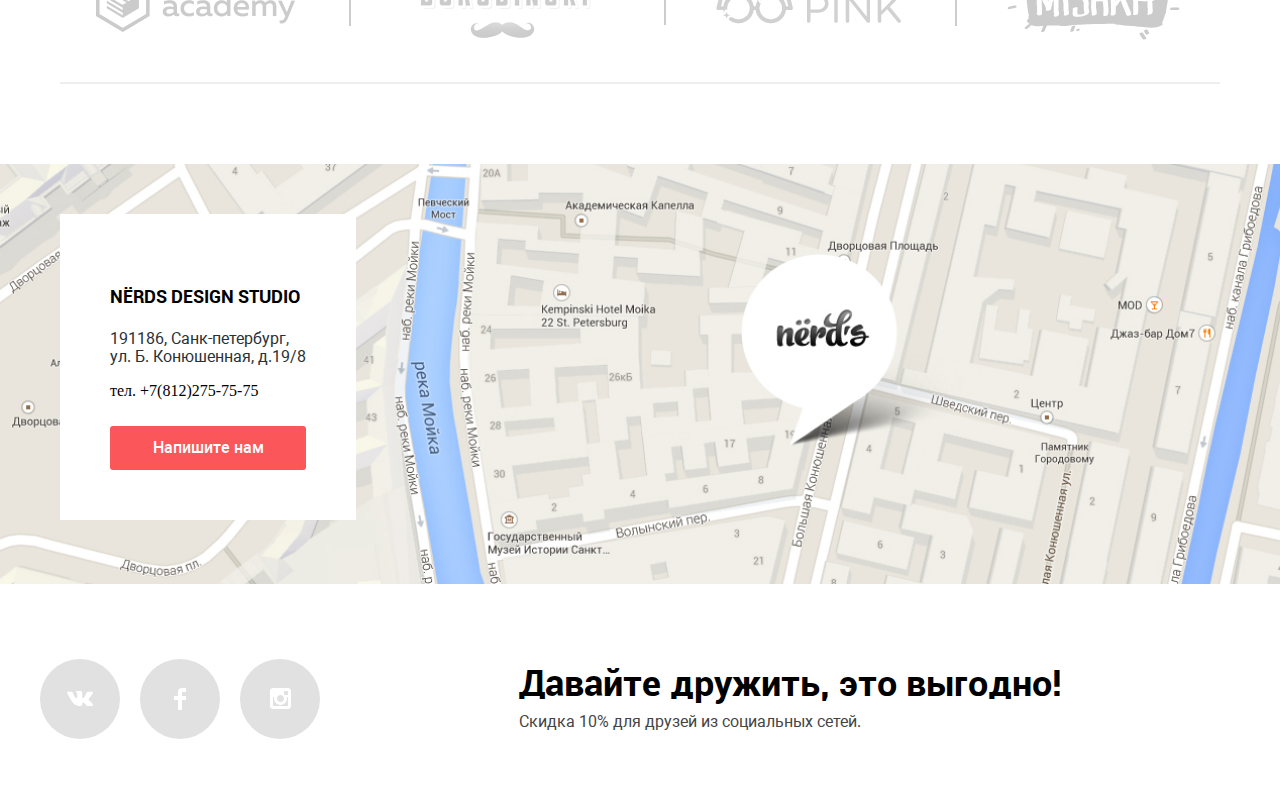
==== commit 271393f1: "#52 Завершаем вёрстку личного  проекта Attempt №1" ====
--- a/index.html
+++ b/index.html
@@ -9,7 +9,7 @@
   </head>
   <body>
     <header class="header">
-       <div class="header-block container clearfix">
+       <div class="header-block container">
         <figure class="header-logo">
           <a href="index.html" rel="nofollow">
             <img src="img/nerds-logo.svg"  width="160" height="65" alt="Логотип компании «Нердс»">
@@ -85,7 +85,7 @@
       <section class="self-advertising">
         <h2 class="visually-hidden">Выполняем заказы на разработку: Веб-сайтов, Мобильных приложений, Слайдшоу и видео.</h2>
         <div class="self-advertising-leftcolumn">
-          <div>
+          <div class="motto">
             <h3>Мы - маленькая, но гордая дизайн-студия из Краснодара.</h3>
             <p>Исповедуем приципы минимализма и чистоты. Ставим математический расчет превыше креатива. Работаем не покладая рук, как роботы.</p>
           </div>
@@ -116,56 +116,44 @@
       </section>
       <section class="advertising container">
         <h2 class="visually-hidden">Реклама на сайте компании Нердс</h2>
-        <div>
-          <a class="advertising-blok blok1" href="https://htmlacademy.ru/intensive/htmlcss" target="_blank">
-            <img src="img/logo-1.png" width="199" height="68" alt="Логотип HTML academy">
-          </a>
-        </div>
-        <div>
-          <a class="advertising-blok blok2" href="#" target="_blank">
-            <img src="img/logo-2.png" width="209" height="90" alt="Логотип Borodinski">
-          </a>
-        </div>
-        <div>
-          <a class="advertising-blok blok3" href="#" target="_blank">
-            <img src="img/logo-3.png" width="185" height="52" alt="Логотип Pink">
-          </a>
-        </div>
-        <div>
-          <a class="advertising-blok blok4" href="#" target="_blank">
-            <img src="img/logo-4.png" width="173" height="84" alt="Логотип Mishka">
-          </a>
-        </div>
+        <a class="advertising-blok blok1" href="https://htmlacademy.ru/intensive/htmlcss" target="_blank">
+          <img src="img/logo-1.png" width="199" height="68" alt="Логотип HTML academy">
+        </a>
+        <a class="advertising-blok blok2" href="#" target="_blank">
+          <img src="img/logo-2.png" width="209" height="90" alt="Логотип Borodinski">
+        </a>
+        <a class="advertising-blok blok3" href="#" target="_blank">
+          <img src="img/logo-3.png" width="185" height="52" alt="Логотип Pink">
+        </a>
+        <a class="advertising-blok blok4" href="#" target="_blank">
+          <img src="img/logo-4.png" width="173" height="84" alt="Логотип Mishka">
+        </a>
       </section>      
     </main>
     <footer>
       <div class="map">
-        <h2 class="visually-hidden">Как к нам добраться</h2>
-        <!--карта, блин-->
-        <div class="map-script"></div>
-        <!--карта-костыль-->
-        <div class="img-map">
-            <img src="img/map-marker.jpg" width="1440" height="416" alt="Офиса компании Нередс: Санк-петербург, ул. Б. Конюшенная, д.19/8">
-        </div>
+        <h2 class="visually-hidden">Как к нам добраться: Офиса компании Нередс: Санк-петербург, ул. Б. Конюшенная, д.19/8</h2>
+        <iframe class="map-script" src="https://yandex.ru/map-widget/v1/?um=constructor%3Adf2fb8f2e39f8646bbb88508b58f5d2da7469fd56c5a8c43e872352237a4186b&amp;source=constructor" width="100%" height="420" frameborder="0"></iframe>
         <div class="container">
           <div class="map-block">
-            <h3 class="map-block-title">Nerds design studio</h3>
-            <p class="map-block-info">191186, Санк-петербург,</p>
-            <p class="map-block-info">ул. Б. Конюшенная, д.19/8</p>
-            <p class="map-block-info">тел. +7(812)275-75-75</p>
+            <h3 class="map-block-title">NЁrds design studio</h3>
+            <p class="map-block-info">191186, Санк-петербург, <br>ул. Б. Конюшенная, д.19/8</p>
+            <a class="map-block-info" href="tel:+78122757575">тел. +7(812)275-75-75</a>
             <a href="feedback.html" class="button btn map-btn">Напишите нам</a>
           </div>
         </div>
       </div>
       <div class="footer-social container clearfix">
         <div class="footer-left-column">
-          <a href="#" class="footer-btn footer-btn-vk"></a>
-          <a href="#" class="footer-btn footer-btn-fb"></a>
-          <a href="#" class="footer-btn footer-btn-inst"></a>
+          <a href="#" class="footer-btn"><img src="img/vk-icon.svg" alt="vk social" width="26" height="15"></a>
+          <a href="#" class="footer-btn"><img src="img/fb-icon.svg" alt="fb social" width="12" height="22"></a>
+          <a href="#" class="footer-btn"><img src="img/insta-icon.svg" alt="in social" width="21" height="21"></a>
         </div>
         <section class="footer-right-column">
-          <h2 class="footer-title">Давайте дружить, это выгодно!</h2>
-          <p class="footer-info">Скидка 10% для друзей из социальных сетей.</p>
+          <div>
+            <h2 class="footer-title">Давайте дружить, это выгодно!</h2>
+            <p class="footer-info">Скидка 10% для друзей из социальных сетей.</p>
+          </div>
         </section>
       </div>
     </footer>
--- a/css/styles.css
+++ b/css/styles.css
@@ -40,6 +40,7 @@
 }
 a {
   text-decoration: none;
+  color: #000000;
 }
 .navigation {
   background-color: #EEEEEE;
@@ -121,6 +122,13 @@
   font-weight: 700;
   color: #283136;
 }
+.column-headings .label-price,
+.column-headings .label-sort {
+  font-family: RobotoBold, Arial, sans-serif;
+  font-size: 18px;
+  line-height: 18px;
+  font-weight: 700;
+}
 .self-advertising-leftcolumn h3,
 .feedback h2 {
   font-family: RobotoMedium, Arial, sans-serif;
@@ -220,12 +228,8 @@
 .header {
   background-color: #eeeeee;
 }
-.header-logo:hover,
-.header-logo:focus {
-  opacity: .8;
-}
-.header-logo:active {
-  opacity: .3;
+.header-logo {
+  margin-left: 0;
 }
 .header .header-block {
   display: flex;
@@ -237,7 +241,7 @@
   flex: 1;
   text-align: center;
   font-size: 0;
-  margin-left: -50px;
+  margin-left: -120px;
   margin-bottom: -10px;
 }
 .site-navigation a {
@@ -263,6 +267,13 @@
   margin-right: 25px;
   vertical-align: middle;
   background: url(../img/cart-icon.svg) no-repeat center center;
+}
+.header-logo:hover,
+.header-logo:focus {
+  opacity: .8;
+}
+.header-logo:active {
+  opacity: .3;
 }
 .site-navigation a:hover,
 .site-navigation a:focus,
@@ -449,8 +460,6 @@
 .self-advertising {
   display: flex;
   justify-content: space-between;
-  align-items: flex-start;
-  flex-wrap: wrap;
   padding: 40px 0;
   border-bottom: solid 2px #eeeeee;
   border-top: solid 2px #eeeeee;
@@ -459,17 +468,18 @@
   flex: 1;
   max-width: 700px;
 }
-.self-advertising-leftcolumn > div {
+.self-advertising-leftcolumn .motto {
   margin-top: 40px;
+  margin-bottom: 36px;
 }
 
 .self-advertising-leftcolumn p {
   width: 615px;
-  margin: 10px 0;
+  margin: 20px 0;
 }
 .self-advertising-leftcolumn li {
   position: relative;
-  padding-bottom: 20px;
+  padding-bottom: 13px;
 }
 .self-advertising-leftcolumn li:before {
   position: absolute;
@@ -504,18 +514,19 @@
 /* СЕКЦИЯ advertising */
 .advertising {
   display: flex;
-  justify-content: space-between;
-  align-items: flex-start;
+  justify-content: center;
+  align-items: center;
   flex-wrap: wrap;
   padding:  40px 0;
   border-bottom: solid 2px #eeeeee;
 }
-.advertising div {
-  padding-left: 30px;
-  padding-right: 30px;
+.advertising a {
+  line-height: 90px;
 }
 .advertising-blok img {
   opacity: .2;
+  display: inline-block;
+  vertical-align: middle;
 }
 .advertising-blok img:hover,
 .advertising-blok img:focus {
@@ -524,51 +535,285 @@
 .advertising-blok img:active {
   opacity: .1;
 }
-
+.advertising a:after {
+  content: "";
+  display: inline-block;
+  border-right: solid 2px #000000;
+  opacity: .2;
+  height: 55px;
+  vertical-align: middle;
+  margin: 0 50px;
+}
+.advertising .blok4:after {
+  content: "";
+  border-right: none;
+  margin: 0;
+}
 
 /* СЕКЦИЯ advertising */
 
+/* ============ Страница каталог ============================ */
+
+.catalog-header {
+  height: 355px;
+}
+h1.page-title {
+  text-align: center;
+  margin-top: 80px;
+}
+
+
+/* header filtr*/
+.column-headings,
+.filter-sequencer {
+  display: flex;
+  justify-content: space-between;
+  align-items: flex-start;
+}
+.column-headings .label-price {
+  width: 260px;
+  margin-top: 60px;
+  margin-right: 140px;
+}
+.column-headings .label-sort,
+.column-headings .filter-sequencer {
+  width: 360px;
+  margin-top: 60px;
+  margin-bottom: 50px;
+}
+.filter-sequencer {
+  margin-left: 40px;
+}
+.filter-sequencer fieldset {
+  border: none;
+  padding: 0;
+  margin: 0;
+}
+.filter-sequencer ul {
+  display: flex;
+  justify-content: space-between;
+  align-items: flex-start;
+  padding: 0;
+  margin: 0;
+}
+.filter-sequencer a {
+  font-size: 14px;
+  
+  line-height: 14px;
+  margin-right: 30px;
+}
+.filter-nav {
+  flex: 1;
+}
+.filter-arrow a {
+  margin: 0 0 0 20px;
+}
+/* header filtr*/
+
+
+/* left filter */
+.catalog-container {
+  display: flex;
+  justify-content: space-between;
+  align-items: flex-start;
+}
+.catalog-container .filters-left {
+  width: 260px;
+  margin-right: 140px;
+}
+.filters-left fieldset {
+  border: none;
+  padding: 0;
+  margin: 0;
+}
+.filters-left ul {
+  padding: 0;
+  margin: 0;
+}
+.filters-left .row {
+  display: flex;
+  justify-content: space-between;
+  align-items: flex-start;
+}
+.input-range {
+  width: 260px;
+  text-align: center;
+  background-color: #eeeeee;
+  height: 80px;
+  line-height: 80px;
+  box-sizing: border-box;
+  border-radius: 3px;
+  border: none;
+}
+.input-range .line {
+  position: relative;
+  display: inline-block;
+  width: 220px;
+  height: 2px;
+  margin: 0 auto;
+  background-color: #d7dcde;
+}
+.input-range .progress {
+  width: 70%;
+  height: 2px;
+  background-color: #00ca74;
+}
+.input-range .from,
+.input-range .to {
+  position: absolute;
+  left: 0%;
+  margin-top: -9px;
+  margin-left: -9px;
+  width: 20px;
+  height: 20px;
+  background: url(../img/filter-button.svg) no-repeat center center;
+  background-size: contain;
+}
+.input-range .to {
+  left: 70%;
+}
+.filter-type input[type="radio"] + label {
+  background: url(../img/radio-off.svg) no-repeat left center;
+  background-size: contain;
+  padding-left: 30px;
+  width: 20px;
+  height: 20px;
+  cursor: pointer;
+}
+.filter-type input[type="radio"]:checked + label {
+  background: url(../img/radio-on.svg) no-repeat left center;
+  background-size: contain;
+}
+/* left filter */
+/* каталог майн*/
+
+.catalog-container .catalog {
+  flex: 1;
+}
+.catalog-list {
+  display: flex;
+  justify-content: space-between;
+  align-items: flex-start;
+  flex-wrap: wrap;
+}
+.catalog-list ul {
+  padding: 0;
+  margin: 0;
+}
+.catalog-list .catalog-item {
+  width: 360px;
+  position: relative;
+  margin-bottom: 40px;
+  line-height: 0;
+}
+.catalog-item .add {
+  opacity: .12;
+}
+.catalog-item .visible-in-hovard {
+  position: absolute;
+  bottom: 0;
+  left: 0;
+  right: 0;
+  padding: 30px 80px 40px;
+  background-color: #eeeeee;
+  opacity: 0;
+  transition: all .5s ease;
+  text-align: center;
+}
+.catalog-item:hover .visible-in-hovard,
+.catalog-item:hover .add {
+  opacity: 1;
+  cursor: auto;
+}
+.catalog-item .button {
+  width: 100%;
+  padding: 13px 15px;
+}
+.catalog-item .button-add-to-basket {
+  width: auto;
+}
+.catalog-item .item-description {
+  margin: 20px 0 30px;
+}
+
+/* каталог майн*/
+
+
+
+/* ============ Страница каталог ============================ */
+
+/* КАРТА */
+.map {
+  position: relative;
+  margin-top: 80px;
+}
+.map-script {
+  width: 100%;
+  background: url(../img/map-marker.jpg) no-repeat center center;
+  background-size: cover;
+}
+.map-block {
+  position: absolute;
+  z-index: 900;
+  top: 50px;
+  background-color: #ffffff;
+  padding: 50px;
+}
+.map-btn {
+  width: auto;
+  margin-top: 25px;
+}
+.map-block a {
+  text-transform: none;
+}
+/* КАРТА */
+
 /* ФУТЕР */
-.map {
-  padding-top: 40px;
-}
-.img-map > img{
-  width: 100%;
-  height: auto;
-  max-width: 100%;
-  max-height: 100%;
-}
-
-/*----Кнопки соц сети-------------------------*/
+.footer-social {
+  display: flex;
+  justify-content: space-between;
+  align-items: center;
+  font-size: 0;
+  padding: 70px 0;
+}
 .footer-btn {
-    position: relative;
-    width: 80px;
-    height: 80px;
-    line-height: 50px;
-    border-radius: 50%;
-    background: #e1e1e1;
-}
-
-.footer-btn:hover {
-    background-color: #fb565a;
+  display: inline-block;
+  width: 80px;
+  height: 80px;
+  line-height: 80px;
+  border-radius: 50%;
+  background: #e1e1e1;
+  text-align: center;
+  margin-right: 20px;
+  cursor: pointer;
+}
+.footer-btn img {
+  vertical-align: middle;
+  user-select: none;
+}
+.footer-btn:hover,
+.footer-btn:focus {
+  background-color: #fb565a;
 }
 
 .footer-btn:active {
-    box-shadow: inset 0 3px 0 0 #b63e42;
-    background-color: #d6494d;
-}
-
-.footer-btn-vk:before {
-    position: absolute;
-    content: "";
-    display: inline-block;
-    width: 26px;
-    height: 15px;
-    vertical-align: middle;
-    background: url(../img/vk-icon.svg) no-repeat center center
-}
-/*----Кнопки соц сети-------------------------*/
-
+  background-color: #d7373b;
+}
+.footer-btn:active img {
+  opacity: .3;
+}
+.footer-right-column {
+  flex: 1;
+  display: flex;
+  justify-content: center;
+  align-items: center;
+}
+.footer-social .footer-title {
+  margin: 0;
+}
+.footer-social .footer-info {
+  margin: 10px 0 0;
+}
 /* ФУТЕР */
 
 /* ВЕРСТКА СКРЫТОЙ ФОРМЫ */
@@ -650,3 +895,4 @@
 }
 /* ВЕРСТКА СКРЫТОЙ ФОРМЫ */
 
+
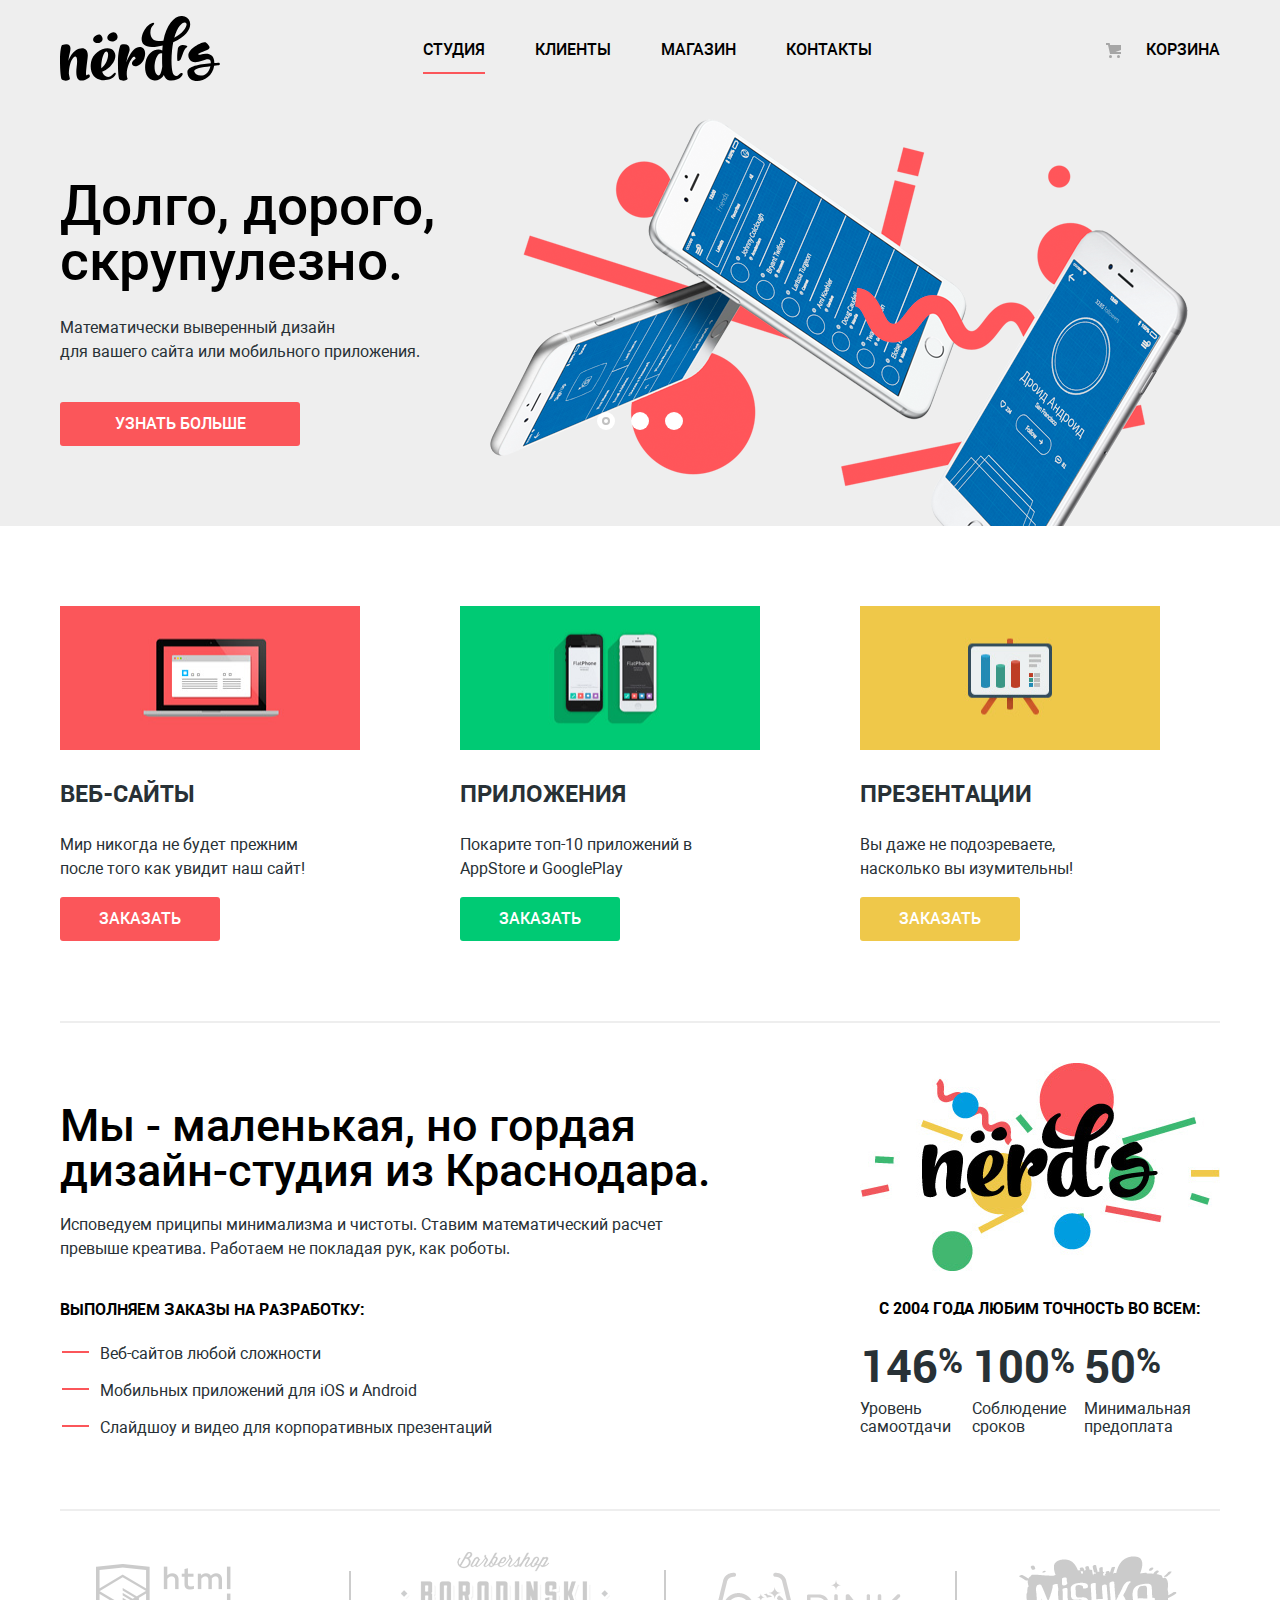
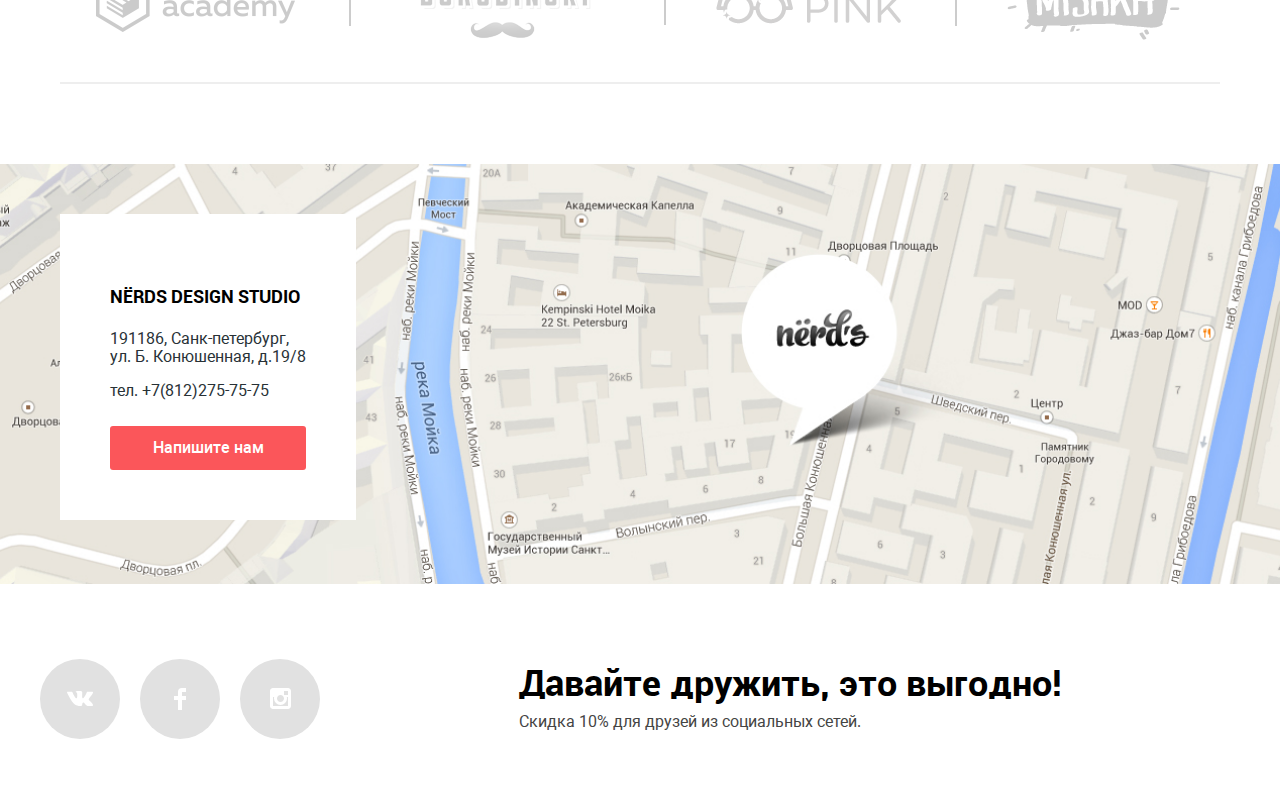
==== commit f917e1b9: "Для финальной проверки" ====
--- a/index.html
+++ b/index.html
@@ -133,7 +133,7 @@
     <footer>
       <div class="map">
         <h2 class="visually-hidden">Как к нам добраться: Офиса компании Нередс: Санк-петербург, ул. Б. Конюшенная, д.19/8</h2>
-        <iframe class="map-script" src="https://yandex.ru/map-widget/v1/?um=constructor%3Adf2fb8f2e39f8646bbb88508b58f5d2da7469fd56c5a8c43e872352237a4186b&amp;source=constructor" width="100%" height="420" frameborder="0"></iframe>
+        <iframe class="map-script" src="https://yandex.ru/map-widget/v1/?um=constructor%3Adf2fb8f2e39f8646bbb88508b58f5d2da7469fd56c5a8c43e872352237a4186b&amp;source=constructor" width="500" height="420"></iframe>
         <div class="container">
           <div class="map-block">
             <h3 class="map-block-title">NЁrds design studio</h3>
@@ -159,30 +159,31 @@
     </footer>
     <!-- Форма "напишите нам" -->
     <form class="feedback" action="#" method="post">
-        <h2>Напишите нам</h2>
-        <div class="row">
-          <div class="col">
-            <label>
-              Ваше имя:
-              <input type="text" name="name" placeholder="Имя Фамилия"/>
-            </label>
-          </div>
-          <div class="col">
-            <label>
-              Ваш email:
-              <input type="email" name="email" placeholder="email@example.com"/>
-            </label>
-          </div>
-        </div>
-        <div class="message">
+      <h2>Напишите нам</h2>
+      <div class="row">
+        <div class="col">
           <label>
-            Текст письма:
-            <textarea name="message" rows="5" placeholder="В свободной форме"></textarea>
+            Ваше имя:
+            <input type="text" name="name" placeholder="Имя Фамилия">
           </label>
         </div>
-        <button class="button">Отправить</button>
-        <a href="#" class="feedback-close-btn"></a>
-      </form>
+        <div class="col">
+          <label>
+            Ваш email:
+            <input type="email" name="email" placeholder="email@example.com">
+          </label>
+        </div>
+      </div>
+      <div class="message">
+        <label>
+          Текст письма:
+          <textarea name="message" rows="5" placeholder="В свободной форме"></textarea>
+        </label>
+      </div>
+      <button class="button">Отправить</button>
+      <a href="#" class="feedback-close-btn"></a>
+    </form>
     <!-- Форма "напишите нам" -->
+    <script src="js/script.js"></script>
   </body>
 </html>
--- a/css/styles.css
+++ b/css/styles.css
@@ -1,26 +1,25 @@
 @charset "utf-8";
 @font-face {
-    font-family: RobotoRegular;
-    src: url("../fonts/roboto.woff2") format("woff2"), url("../fonts/roboto.woff") format("woff"),
-    url("../fonts/Roboto-Regular.ttf") format("truetype");
-    font-weight: normal;
-    font-style: normal;
+  font-family: RobotoRegular;
+  src: url("../fonts/roboto.woff2") format("woff2"), url("../fonts/roboto.woff") format("woff"),
+  url("../fonts/Roboto-Regular.ttf") format("truetype");
+  font-weight: normal;
+  font-style: normal;
 }
 @font-face {
-    font-family: RobotoMedium;
-    src: url("../fonts/robotomedium.woff2") format("woff2"), url("../fonts/robotomedium.woff") format("woff"),
-    url("../fonts/Roboto-Medium.ttf") format("truetype");
-    font-weight: normal;
-    font-style: normal;
+  font-family: RobotoMedium;
+  src: url("../fonts/robotomedium.woff2") format("woff2"), url("../fonts/robotomedium.woff") format("woff"),
+  url("../fonts/Roboto-Medium.ttf") format("truetype");
+  font-weight: normal;
+  font-style: normal;
 }
 @font-face {
-    font-family: RobotoBold;
-    src: url("../fonts/robotobold.woff2") format("woff2"), url("../fonts/robotobold.woff") format("woff"),
-    url("../fonts/Roboto-Bold.ttf") format("truetype");
-    font-weight: normal;
-    font-style: normal;
-}
-
+  font-family: RobotoBold;
+  src: url("../fonts/robotobold.woff2") format("woff2"), url("../fonts/robotobold.woff") format("woff"),
+  url("../fonts/Roboto-Bold.ttf") format("truetype");
+  font-weight: normal;
+  font-style: normal;
+}
 /* ГЛОБАЛЬНЫЕ НАСТРОЙКИ */
 body {
   margin: 0;
@@ -77,7 +76,6 @@
 /* ГЛОБАЛЬНЫЕ НАСТРОЙКИ */
 
 /* ШРИФТЫ */
-
 .site-navigation a,
 a.basket,
 .filter-button {
@@ -108,7 +106,8 @@
   text-transform: none;
 }
 .button,
-.pagination-item a {
+.pagination-item a,
+.catalog-pagination {
   font-family: RobotoMedium, Arial, sans-serif;
   font-size: 16px;
   line-height: 18px;
@@ -128,6 +127,12 @@
   font-size: 18px;
   line-height: 18px;
   font-weight: 700;
+}
+.filter-option-sequencer a {
+  font-family: RobotoRegular, Arial, sans-serif;
+  font-size: 14px;
+  line-height: 18px;
+  font-weight: 400;
 }
 .self-advertising-leftcolumn h3,
 .feedback h2 {
@@ -150,7 +155,8 @@
 .map-block p,
 .filter-price label,
 .filter-option label,
-.filter-extra li {
+.filter-extra li,
+a.map-block-info {
   font-family: RobotoRegular, Arial, sans-serif;
   font-size: 16px;
   line-height: 18px;
@@ -184,6 +190,8 @@
 .feedback label input,
 .feedback label textarea{
   font-family: RobotoRegular, Arial, sans-serif;
+  font-size: 16px;/*?*/
+  line-height: 22px;
   font-weight: 400;
 }
 .footer-social .footer-title {
@@ -222,7 +230,6 @@
   text-transform: none;
 }
 /* ШРИФТЫ */
-
 
 /* ОФОРМЛЕНИЕ МЕНЮ */
 .header {
@@ -283,10 +290,7 @@
 }
 .site-navigation a:active,
 a.basket:active {
-  opacity: .3;
-}
-a.basket:active:before {/*эта херня не сработала, корзина опасится*/
-  opacity: 1;
+  color: #bdbdbd;
 }
 /* ОФОРМЛЕНИЕ МЕНЮ */
 
@@ -399,6 +403,7 @@
   background-color: #fb565a;
   border-radius: 3px;
   border: none;
+  outline: none;
 }
 .button:hover,
 .button:focus {
@@ -410,7 +415,6 @@
   box-shadow: 0 3px rgba(0, 0, 0, 0.1) inset;
 }
 /* СЛАЙДЕР В index */
-
 
 /* СЕКЦИЯ СЕРВИС */
 .service {
@@ -549,11 +553,9 @@
   border-right: none;
   margin: 0;
 }
-
 /* СЕКЦИЯ advertising */
 
-/* ============ Страница каталог ============================ */
-
+/* ============ СТРАНИЦА catalog ============================ */
 .catalog-header {
   height: 355px;
 }
@@ -561,9 +563,7 @@
   text-align: center;
   margin-top: 80px;
 }
-
-
-/* header filtr*/
+/* header filter */
 .column-headings,
 .filter-sequencer {
   display: flex;
@@ -597,10 +597,7 @@
   margin: 0;
 }
 .filter-sequencer a {
-  font-size: 14px;
-  
-  line-height: 14px;
-  margin-right: 30px;
+  margin-right: 23px;
 }
 .filter-nav {
   flex: 1;
@@ -608,8 +605,22 @@
 .filter-arrow a {
   margin: 0 0 0 20px;
 }
-/* header filtr*/
-
+.filter-option-sequencer a,
+.filter-option-sequencer a {
+  opacity: .3;
+}
+.filter-option-sequencer a:hover,
+.filter-option-sequencer a:focus {
+  opacity: .6;
+}
+.filter-option-sequencer a:active {
+  opacity: 1;
+}
+a.button-price,
+a.button-appointment-down {
+  opacity: 1;
+}
+/* header filter */
 
 /* left filter */
 .catalog-container {
@@ -630,10 +641,31 @@
   padding: 0;
   margin: 0;
 }
+.filter-price-from input,
+.filter-price-till input {
+  width: 80px;
+  height: 40px;
+  margin-top: 15px;
+  margin-left: 15px;
+  text-align: center;
+  background-color: #eeeeee;
+  border-radius: 3px;
+  border: none;
+}
+fieldset.filter-type,
+fieldset.filter-extra {
+  margin-top: 50px;
+}
+li.filter-option {
+  margin-top: 20px;
+}
 .filters-left .row {
   display: flex;
   justify-content: space-between;
   align-items: flex-start;
+}
+.row label {
+  text-transform: uppercase;
 }
 .input-range {
   width: 260px;
@@ -684,9 +716,39 @@
   background: url(../img/radio-on.svg) no-repeat left center;
   background-size: contain;
 }
+.filter-extra input[type="checkbox"] + label {
+  background: url(../img/checkbox-off.svg) no-repeat left center;
+  background-size: contain;
+  padding-left: 30px;
+  width: 23px;
+  height: 23px;
+  cursor: pointer;
+}
+.filter-extra input[type="checkbox"]:checked + label {
+  background: url(../img/checkbox-on.svg) no-repeat left center;
+  background-size: contain;
+}
+button.filter-button {
+  margin-top: 55px;
+  background-color: #eeeeee;
+  font-family: RobotoMedium, Arial, sans-serif;
+  font-size: 16px;
+  line-height: 18px;
+  font-weight: 500;
+  color: #000000;
+}
+button.filter-button:hover,
+button.filter-button:focus {
+  background-color: #dfdfdf;
+}
+button.filter-button:active {
+  color: rgba(255, 255, 255, 0.3);
+  background-color: #d5d5d5;
+  box-shadow: 0 3px rgba(0, 0, 0, 0.1) inset;
+}
 /* left filter */
-/* каталог майн*/
-
+
+/* КАТАЛОГ */
 .catalog-container .catalog {
   flex: 1;
 }
@@ -725,6 +787,9 @@
   opacity: 1;
   cursor: auto;
 }
+.button-add-to-basket:hover {
+  cursor: auto;
+}
 .catalog-item .button {
   width: 100%;
   padding: 13px 15px;
@@ -735,12 +800,56 @@
 .catalog-item .item-description {
   margin: 20px 0 30px;
 }
-
-/* каталог майн*/
-
-
-
-/* ============ Страница каталог ============================ */
+.catalog-pagination {
+  display: flex;
+  justify-content: flex-start;
+  align-items: center;
+  flex-wrap: wrap;
+  padding-left: 0;
+  margin: 0;
+  color: #000000;
+}
+.catalog-pagination li {
+  width: 50px;
+  height: 50px;
+  margin-right: 11px;
+  line-height: 50px;
+  border: solid 2px #eeeeee;
+  background-color: #eeeeee;
+  text-align: center;
+  box-sizing: border-box;
+  overflow: hidden;
+  border-radius: 2px;
+  transition: all .3s ease;
+  user-select: none;
+}
+.catalog-pagination a {
+  display: block;
+}
+.catalog-pagination li:last-child{
+  width: 260px;
+}
+.catalog-pagination li:hover,
+.catalog-pagination li:focus {
+  border-color: #dfdfdf;
+  background-color: #dfdfdf;
+  color: #959595;
+}
+.catalog-pagination li:active {
+  border-color: #d5d5d5;
+  box-shadow: inset 0 3px 0 0 rgba(1,1,0,.1);
+  background-color: #d5d5d5;
+}
+.catalog-pagination li.current {
+  border-color: #dbdbdb;
+  background-color: transparent;
+  cursor: default;
+}
+.catalog-pagination li.current:active {
+  box-shadow: none;
+}
+/* КАТАЛОГ */
+/* ============ СТРАНИЦА catalog ============================ */
 
 /* КАРТА */
 .map {
@@ -765,6 +874,10 @@
 }
 .map-block a {
   text-transform: none;
+}
+.map iframe {
+  width: 100%;
+  border: none;
 }
 /* КАРТА */
 
@@ -795,7 +908,6 @@
 .footer-btn:focus {
   background-color: #fb565a;
 }
-
 .footer-btn:active {
   background-color: #d7373b;
 }
@@ -816,7 +928,7 @@
 }
 /* ФУТЕР */
 
-/* ВЕРСТКА СКРЫТОЙ ФОРМЫ */
+/* СКРЫТАЯ ФОРМА */
 .feedback {
   position: fixed;
   display: none;
@@ -831,6 +943,10 @@
   background: #FFFFFF;
   z-index: 1000;
 }
+.modal-visible {
+  display: block;
+  animation: showform .5s ease;
+}
 .feedback h2{
   margin-bottom: 35px;
 }
@@ -886,13 +1002,32 @@
   border-color: #000000;
   color: #000000;
 }
-.feedback input.error::placeholder,
-.feedback textarea.error::placeholder,
+.feedback input.error:placeholder,
+.feedback textarea.error:placeholder,
 .feedback input.error,
 .feedback textarea.error {
   border-color: #e74246;
   color: #e74246;
 }
-/* ВЕРСТКА СКРЫТОЙ ФОРМЫ */
-
-
+.feedback input:invalid,
+.feedback textarea:invalid {
+  border-color: #e74246;
+  color: #e74246;
+}
+@keyframes showform {
+  0% {
+      transform: translateY(-2000px);
+  }
+  70% {
+      transform: translateY(30px);
+  }
+  90% {
+      transform: translateY(-10px);
+  }
+  100% {
+      transform: translateY(0);
+  }
+}
+/* СКРЫТАЯ ФОРМА */
+
+
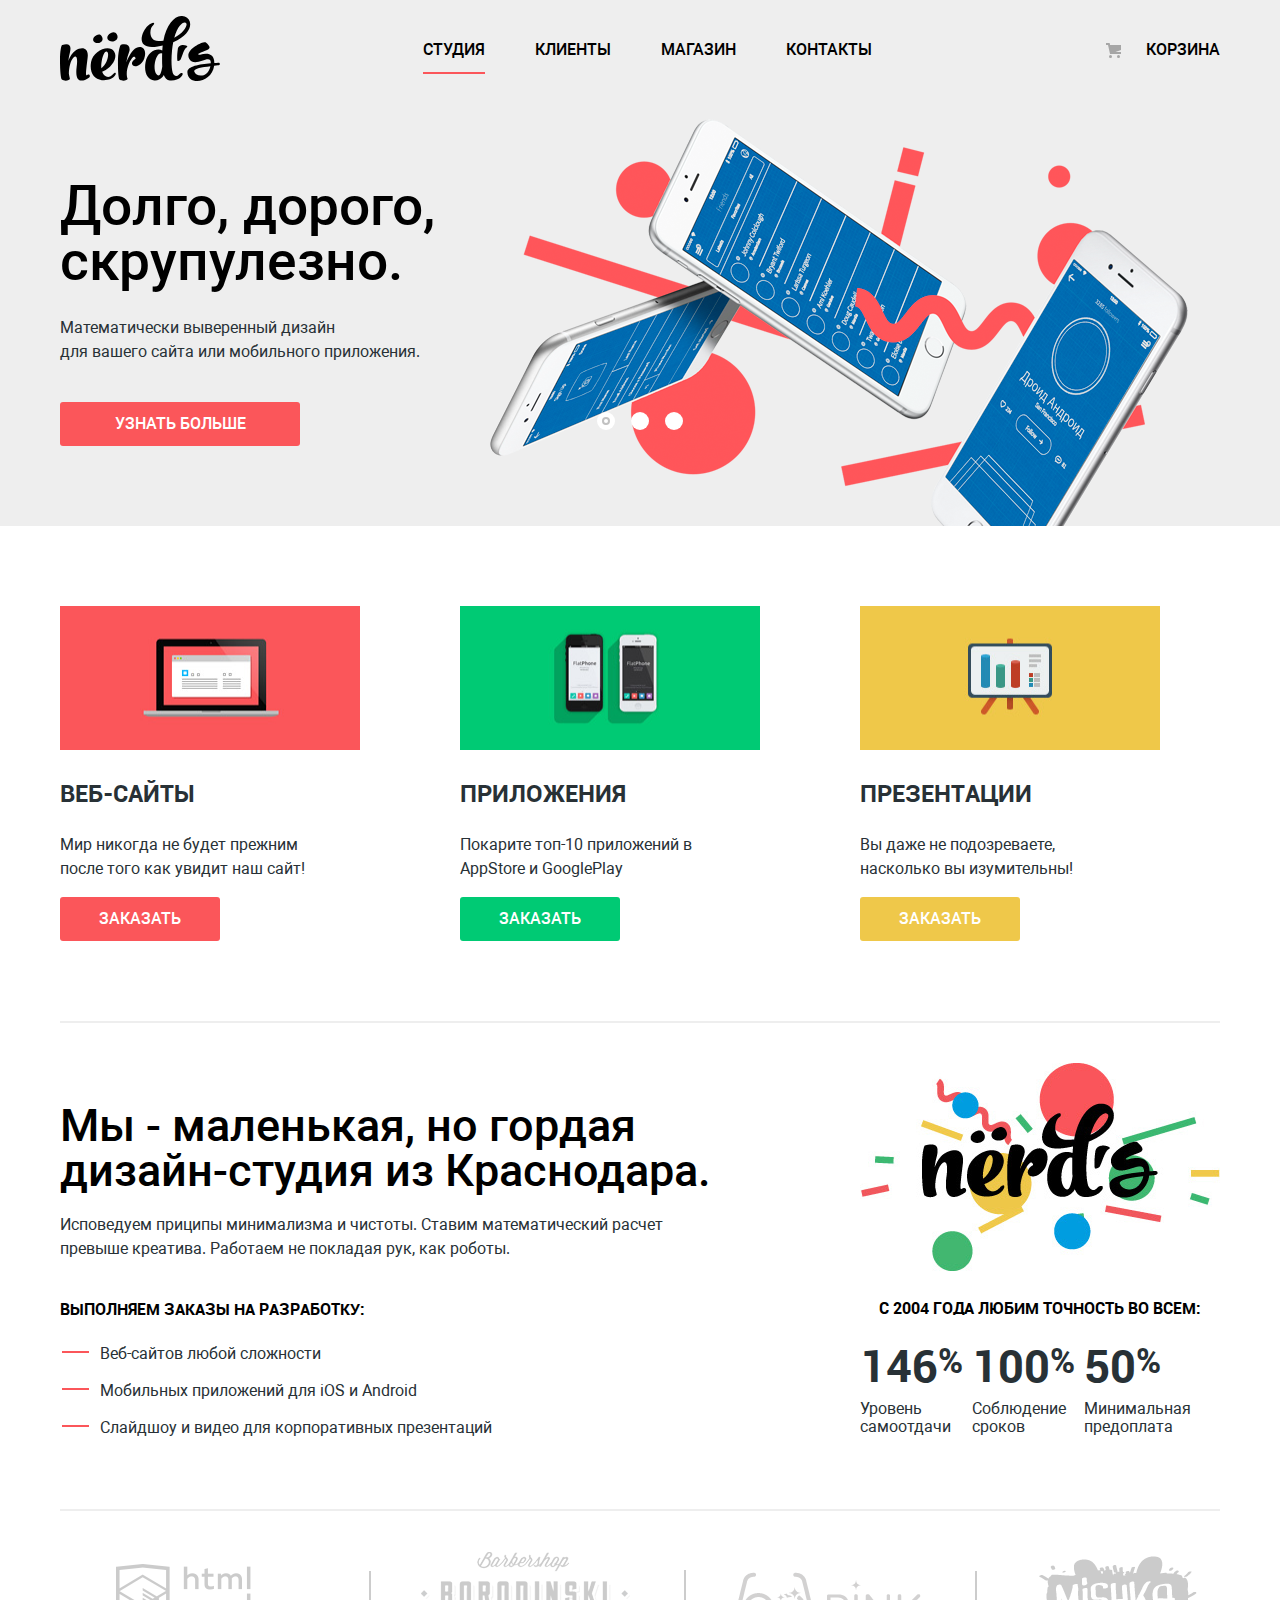
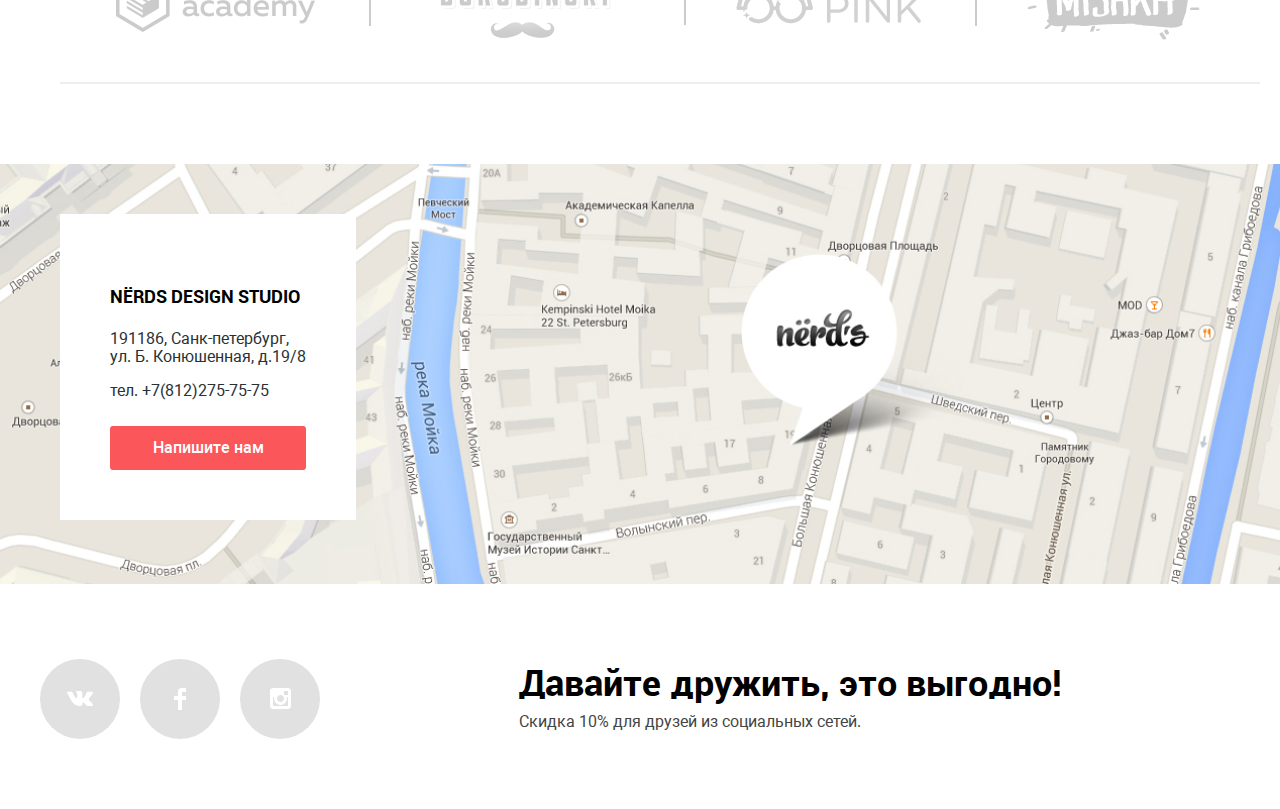
==== commit 146b0541: "Последние правки" ====
--- a/index.html
+++ b/index.html
@@ -3,7 +3,7 @@
   <head>
     <meta charset="utf-8">
     <title>Дизайн-студия "Нердс" Краснодар</title>
-    <link href="https://fonts.googleapis.com/css?family=Roboto:400,500,700&amp;subset=cyrillic" rel="stylesheet">
+<!--    <link href="https://fonts.googleapis.com/css?family=Roboto:400,500,700&amp;subset=cyrillic" rel="stylesheet"> Шрифты подключаем свои-->
     <link href="css/normalize.css" rel="stylesheet">
     <link href="css/styles.css" rel="stylesheet">
   </head>
--- a/css/styles.css
+++ b/css/styles.css
@@ -68,7 +68,7 @@
   color: #fb565a;
 }
 .container {
-  max-width: 1200px;
+  width: 1200px;
   margin: auto;
   padding: 0 20px;
   box-sizing: border-box;
@@ -257,6 +257,7 @@
   font-size: 16px;
   border-bottom: solid 2px transparent;
   padding-bottom: 10px;
+  vertical-align: baseline;
 }
 .header a.basket {
   border-bottom: solid 2px transparent;
@@ -313,6 +314,7 @@
 .slider-controls label {
   position: relative;
   display: inline-block;
+  vertical-align: baseline;
   width: 18px;
   height: 18px;
   padding: 8px;
@@ -504,6 +506,7 @@
 }
 .self-advertising-rightcolumn-text li {
   display: inline-block;
+  vertical-align: baseline;
   justify-content: space-between;
   padding-right: 5px;
   align-items: flex-start;
@@ -559,7 +562,7 @@
 .catalog-header {
   height: 355px;
 }
-h1.page-title {
+.page-title {
   text-align: center;
   margin-top: 80px;
 }
@@ -680,10 +683,11 @@
 .input-range .line {
   position: relative;
   display: inline-block;
+  vertical-align: baseline;
   width: 220px;
   height: 2px;
   margin: 0 auto;
-  background-color: #d7dcde;
+  background-color: #d7dcde;  
 }
 .input-range .progress {
   width: 70%;
@@ -700,6 +704,7 @@
   height: 20px;
   background: url(../img/filter-button.svg) no-repeat center center;
   background-size: contain;
+  cursor: pointer;
 }
 .input-range .to {
   left: 70%;
@@ -728,7 +733,7 @@
   background: url(../img/checkbox-on.svg) no-repeat left center;
   background-size: contain;
 }
-button.filter-button {
+.filter-button {
   margin-top: 55px;
   background-color: #eeeeee;
   font-family: RobotoMedium, Arial, sans-serif;
@@ -781,6 +786,7 @@
   opacity: 0;
   transition: all .5s ease;
   text-align: center;
+  word-break: break-all;
 }
 .catalog-item:hover .visible-in-hovard,
 .catalog-item:hover .add {
@@ -798,7 +804,7 @@
   width: auto;
 }
 .catalog-item .item-description {
-  margin: 20px 0 30px;
+  margin: 20px -15px 30px;
 }
 .catalog-pagination {
   display: flex;
@@ -891,6 +897,7 @@
 }
 .footer-btn {
   display: inline-block;
+  vertical-align: baseline;
   width: 80px;
   height: 80px;
   line-height: 80px;
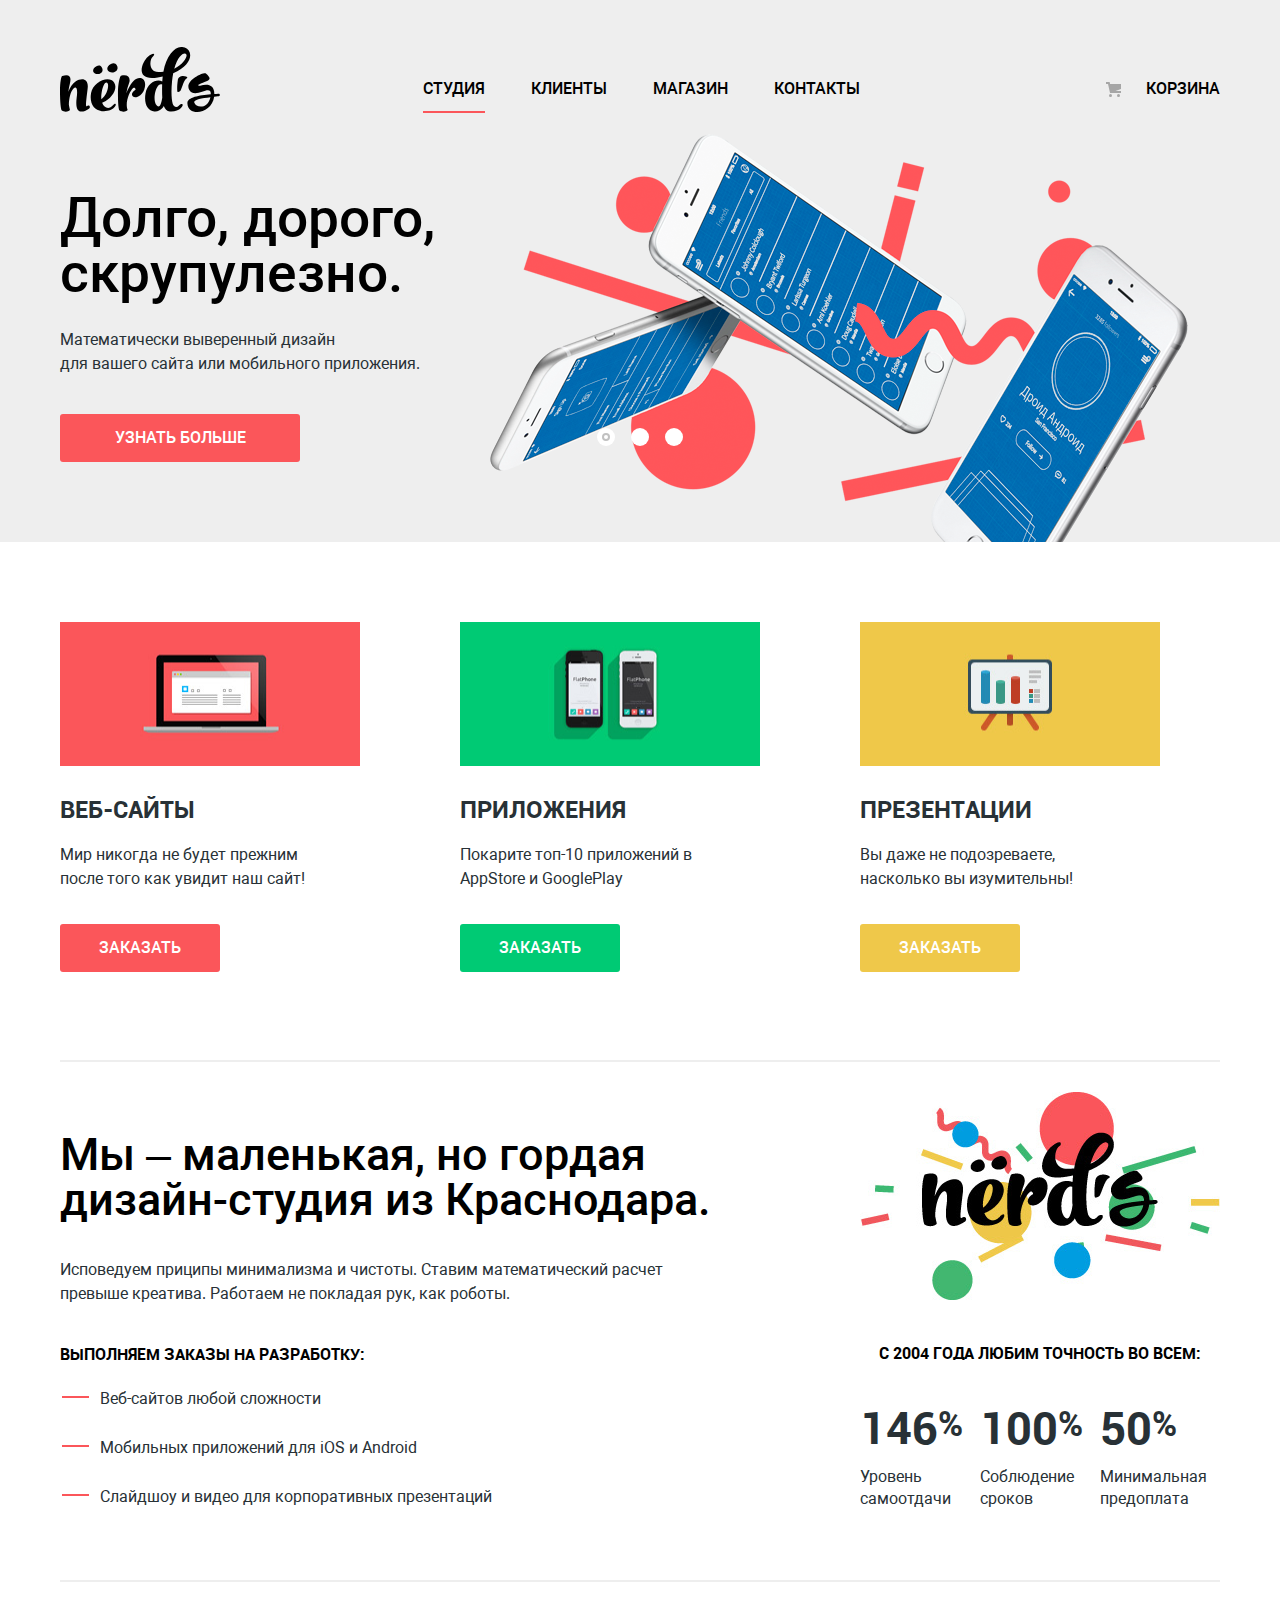
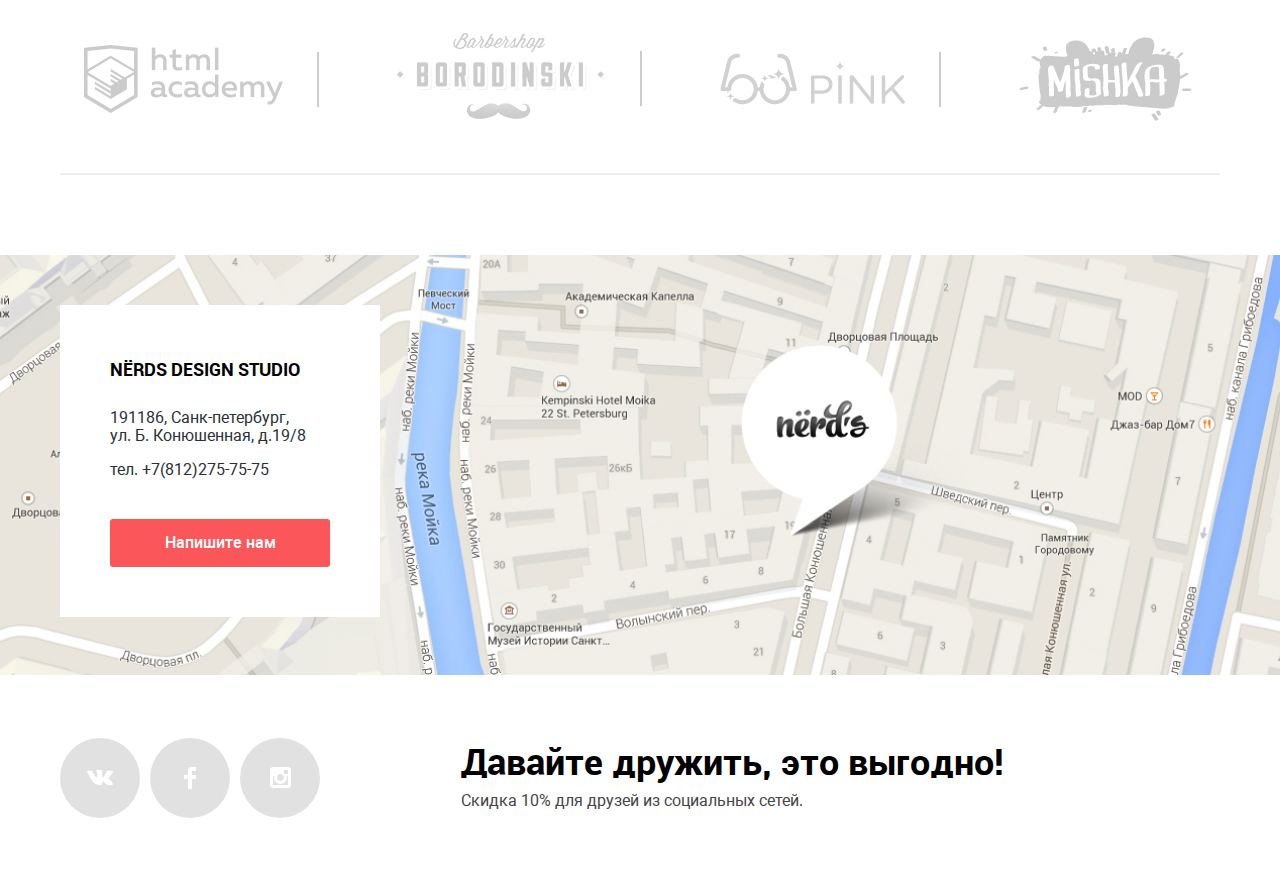
==== commit 0a6e77c3: "Финальная проверка проекта. Attempt-2" ====
--- a/index.html
+++ b/index.html
@@ -3,9 +3,9 @@
   <head>
     <meta charset="utf-8">
     <title>Дизайн-студия "Нердс" Краснодар</title>
-<!--    <link href="https://fonts.googleapis.com/css?family=Roboto:400,500,700&amp;subset=cyrillic" rel="stylesheet"> Шрифты подключаем свои-->
+    <!--<link href="https://fonts.googleapis.com/css?family=Roboto:400,500,700&amp;subset=cyrillic" rel="stylesheet"> Шрифты подключаем свои-->
     <link href="css/normalize.css" rel="stylesheet">
-    <link href="css/styles.css" rel="stylesheet">
+    <link href="css/styles.min.css" rel="stylesheet">
   </head>
   <body>
     <header class="header">
@@ -59,7 +59,7 @@
         <h2 class="visually-hidden">Услуги компании "Нердс"</h2>
         <article class="offered-service web-site">
           <div class="picture-service web">
-            <img src="img/illustration-1.png" width="300" height="144" alt="картинка - Веб-сайты">
+            <img src="img/illustration-1.jpg" width="300" height="144" alt="картинка - Веб-сайты">
           </div>
           <h3>Веб-Сайты</h3>              
           <p class="slogan">Мир никогда не будет прежним после того как увидит наш сайт!</p>
@@ -67,7 +67,7 @@
         </article>
         <article class="offered-service app-site">
           <div class="picture-service app">
-            <img src="img/illustration-2.png" width="300" height="144" alt="картинка - Приложения">
+            <img src="img/illustration-2.jpg" width="300" height="144" alt="картинка - Приложения">
           </div>
           <h3>Приложения</h3>
           <p class="slogan">Покарите топ-10 приложений в AppStore и GooglePlay</p>
@@ -75,7 +75,7 @@
         </article>
         <article class="offered-service presentation-site">
           <div class="picture-service presentation">
-            <img src="img/illustration-3.png" width="300" height="144" alt="картинка - Презентации">
+            <img src="img/illustration-3.jpg" width="300" height="144" alt="картинка - Презентации">
           </div>
           <h3>Презентации</h3>
           <p class="slogan">Вы даже не подозреваете, насколько вы изумительны!</p>
@@ -86,7 +86,7 @@
         <h2 class="visually-hidden">Выполняем заказы на разработку: Веб-сайтов, Мобильных приложений, Слайдшоу и видео.</h2>
         <div class="self-advertising-leftcolumn">
           <div class="motto">
-            <h3>Мы - маленькая, но гордая дизайн-студия из Краснодара.</h3>
+            <h3>Мы – маленькая, но гордая дизайн-студия из Краснодара.</h3>
             <p>Исповедуем приципы минимализма и чистоты. Ставим математический расчет превыше креатива. Работаем не покладая рук, как роботы.</p>
           </div>
           <div>
@@ -184,6 +184,6 @@
       <a href="#" class="feedback-close-btn"></a>
     </form>
     <!-- Форма "напишите нам" -->
-    <script src="js/script.js"></script>
+    <script src="js/script.min.js"></script>
   </body>
 </html>
--- a/css/styles.min.css
+++ b/css/styles.min.css
@@ -0,0 +1 @@
+@charset "utf-8";@font-face{  font-family:RobotoRegular;  src:url("../fonts/roboto.woff2") format("woff2"),url("../fonts/roboto.woff") format("woff"),  url("../fonts/Roboto-Regular.ttf") format("truetype");  font-weight:normal;  font-style:normal}@font-face{  font-family:RobotoMedium;  src:url("../fonts/robotomedium.woff2") format("woff2"),url("../fonts/robotomedium.woff") format("woff"),  url("../fonts/Roboto-Medium.ttf") format("truetype");  font-weight:normal;  font-style:normal}@font-face{  font-family:RobotoBold;  src:url("../fonts/robotobold.woff2") format("woff2"),url("../fonts/robotobold.woff") format("woff"),  url("../fonts/Roboto-Bold.ttf") format("truetype");  font-weight:normal;  font-style:normal}body{  margin:0;  padding:0;  text-transform:uppercase;  background-color:#FFF;  color:#000}.visually-hidden{  position:absolute;  width:1px;  height:1px;  margin:-1px;  border:0;  padding:0;  clip:rect(0,0,0,0)}a{  text-decoration:none;  color:#000}.navigation{  background-color:#EEE}.navigation,.slider-list,.self-advertising-leftcolumn ul,.self-advertising-rightcolumn ul,.footer-social ul,.filter-sequencer ul,.filter-type ul,.filter-extra ul,.visible-in-hovard,.catalog-pagination{  list-style:none}.header-logo,.navigation a,.basket a{  color:#000}.navigation a:hover,.navigation a:focus,.basket a:hover,.basket a:focus{  color:#fb565a}.container{  max-width:1200px;  min-width:1160px;  margin:auto;  padding:0 20px;  -webkit-box-sizing:border-box;          box-sizing:border-box}.site-navigation a,a.basket,.filter-button{  font-family:RobotoMedium,Arial,sans-serif;  font-size:16px;  line-height:24px;  font-weight:500;  color:#000}h1,.slider-item h3{  font-family:RobotoMedium,Arial,sans-serif;  font-size:55px;  line-height:55px;  font-weight:500;  color:#000;  text-transform:none}.slider-item p,.slogan,.self-advertising-leftcolumn p,.self-advertising-leftcolumn li{  font-family:RobotoRegular,Arial,sans-serif;  font-size:16px;  line-height:24px;  font-weight:400;  color:#283136;  text-transform:none}.button,.pagination-item a,.catalog-pagination{  font-family:RobotoMedium,Arial,sans-serif;  font-size:16px;  line-height:18px;  font-weight:500;  color:#fff}.offered-service h3{  font-family:RobotoBold,Arial,sans-serif;  font-size:24px;  line-height:30px;  font-weight:700;  color:#283136}.column-headings .label-price,.column-headings .label-sort{  font-family:RobotoBold,Arial,sans-serif;  font-size:18px;  line-height:18px;  font-weight:700}.filter-option-sequencer a{  font-family:RobotoRegular,Arial,sans-serif;  font-size:14px;  line-height:18px;  font-weight:400}.self-advertising-leftcolumn h3,.feedback h2{  font-family:RobotoMedium,Arial,sans-serif;  font-size:45px;  line-height:45px;  font-weight:500;  color:#000;  text-transform:none;  margin:0}.self-advertising h4{  font-family:RobotoBold,Arial,sans-serif;  font-size:16px;  line-height:24px;  font-weight:700;  color:#000}.self-advertising-rightcolumn-text li,.map-block p,.filter-price label,.filter-option label,.filter-extra li,a.map-block-info{  font-family:RobotoRegular,Arial,sans-serif;  font-size:16px;  line-height:18px;  font-weight:400;  color:#283136;  text-transform:none}.self-advertising-rightcolumn-text span{  font-family:RobotoBold,Arial,sans-serif;  font-size:45px;  line-height:10px;  font-weight:700}.map-block h3,.column-headings .label,.filter-type legend,.filter-extra legend{  font-family:RobotoBold,Arial,sans-serif;  font-size:18px;  line-height:30px;  font-weight:700}.feedback label{  font-family:RobotoBold,Arial,sans-serif;  font-size:16px;  line-height:18px;  font-weight:700;  color:#283136;  text-transform:none}.feedback label input,.feedback label textarea,.filter-price-from input{  font-family:RobotoRegular,Arial,sans-serif;  font-size:16px;  line-height:22px;  font-weight:400}.footer-social .footer-title{  font-family:RobotoBold,Arial,sans-serif;  font-size:36px;  line-height:36px;  font-weight:700;  text-transform:none}.footer-social p{  font-family:RobotoRegular,Arial,sans-serif;  font-size:16px;  line-height:22px;  font-weight:400;  color:#444;  text-transform:none}.filter-sequencer li{font-family:RobotoRegular,Arial,sans-serif;  font-size:16px;  line-height:18px;  font-weight:400}.item-title{  font-family:RobotoBold,Arial,sans-serif;  font-size:18px;  line-height:30px;  font-weight:700}.item-description{  font-family:RobotoRegular,Arial,sans-serif;  font-size:16px;  line-height:18px;  font-weight:400;  color:#666;  text-transform:none}.header{  background-color:#eee;  padding-top:47px}.header-logo{  margin:0}.header .header-block{  display:-webkit-box;  display:-ms-flexbox;  display:flex;  -webkit-box-pack:justify;      -ms-flex-pack:justify;          justify-content:space-between;  -webkit-box-align:center;      -ms-flex-align:center;          align-items:center;  -ms-flex-wrap:wrap;      flex-wrap:wrap}.site-navigation{  -webkit-box-flex:1;      -ms-flex:1;          flex:1;  text-align:center;  font-size:0;  margin-left:-88px;  margin-bottom:-26px}.site-navigation a{  display:inline-block;  margin-left:46px;  font-size:16px;  border-bottom:solid 2px transparent;  padding-bottom:10px;  vertical-align:baseline}.header a.basket{  border-bottom:solid 2px transparent;  padding-bottom:10px;  margin-bottom:-26px}.header .current{  border-color:#fb565a}.header a.basket:before{  content:"";  display:inline-block;  width:16px;  height:16px;  margin-right:25px;  vertical-align:middle;  background:url(../img/cart-icon.svg) no-repeat center center}.header-logo:hover,.header-logo:focus{  opacity:.8}.header-logo:active{  opacity:.3}.site-navigation a:hover,.site-navigation a:focus,a.basket:hover,a.basket:focus{  color:#fb565a}.site-navigation a:active,a.basket:active{  color:#bdbdbd}.slider{  position:relative;  background-color:#EEE}.slider-controls{  position:absolute;  left:50%;  bottom:104px;  z-index:100;  width:160px;  height:18px;  text-align:center;  font-size:0;  -webkit-transform:translateX(-50%);      -ms-transform:translateX(-50%);          transform:translateX(-50%)}.slider-controls label{  position:relative;  display:inline-block;  vertical-align:baseline;  width:18px;  height:18px;  padding:8px;  border-radius:50%;  cursor:pointer}.slider-controls label::after{  content:"";  position:absolute;  top:8px;  left:8px;  z-index:1;  width:18px;  height:18px;  background:#fff;  border-radius:50%}.slider-list{  margin:0;  padding:0}.slider-item{  display:none;  padding:75px 0 80px 0}.slider-item:nth-child(1){  background-image:url("../img/index-slide1.png");  background-repeat:no-repeat;  background-position:93% 18px}.slider-item:nth-child(2){  background-image:url("../img/index-slide2.png");  background-repeat:no-repeat;  background-position:100% 0}.slider-item:nth-child(3){  background-image:url("../img/index-slide3.png");  background-repeat:no-repeat;  background-position:100% 20px}#product-1:checked ~ .slider-list .slider-item:nth-child(1){  display:block}#product-2:checked ~ .slider-list .slider-item:nth-child(2){  display:block}#product-3:checked ~ .slider-list .slider-item:nth-child(3){  display:block}#product-1:checked ~ .slider-controls .slider-controls-item--1::before,#product-2:checked ~ .slider-controls .slider-controls-item--2::before,#product-3:checked ~ .slider-controls .slider-controls-item--3::before{  content:"";  position:absolute;  left:50%;  top:50%;  z-index:2;  width:4px;  height:4px;  margin:-4px;  background-color:inherit;  border:2px solid #c1c1c1;  border-radius:50%}.slider-item h3{  max-width:600px;  margin:0;  margin-bottom:27px;  font-size:55px;  line-height:55px;  font-weight:500}.slider-item p{  max-width:430px;  margin:0;  margin-bottom:38px}.button{  display:block;  width:240px;  padding:15px 0;  font-size:16px;  line-height:18px;  color:#fff;  text-transform:uppercase;  text-align:center;  text-decoration:none;  background-color:#fb565a;  border-radius:3px;  border:none;  outline:none}.button:hover,.button:focus{  background-color:#e74246}.button:active{  color:rgba(255,255,255,0.3);  background-color:#d7373b;  -webkit-box-shadow:0 3px rgba(0,0,0,0.1) inset;          box-shadow:0 3px rgba(0,0,0,0.1) inset}.service{  display:-webkit-box;  display:-ms-flexbox;  display:flex;  max-width:1100px;  -webkit-box-pack:justify;      -ms-flex-pack:justify;          justify-content:space-between;  -webkit-box-align:start;      -ms-flex-align:start;          align-items:flex-start;  -ms-flex-wrap:wrap;      flex-wrap:wrap;  padding:80px 0 93px 0}.service article{  max-width:300px}.offered-service p{  max-width:250px;  margin-top:-6px}.service .button{  width:160px;  position:relative;  top:17px;  padding:15px 0}.app-site .button{  background-color:#00ca74}.presentation-site .button{  background-color:#efc84a}.app-site .button:hover,.app-site .button:focus{  background-color:#00bc6c}.app-site.button:active{  color:rgba(255,255,255,0.3);  background-color:#00aa62;  -webkit-box-shadow:0 3px rgba(0,0,0,0.1) inset;          box-shadow:0 3px rgba(0,0,0,0.1) inset}.presentation-site .button:hover,.presentation-site .button:focus{  background-color:#eab534}.presentation-site .button:active{  color:rgba(255,255,255,0.3);  background-color:#e5a722;  -webkit-box-shadow:0 3px rgba(0,0,0,0.1) inset;          box-shadow:0 3px rgba(0,0,0,0.1) inset}.self-advertising{  display:-webkit-box;  display:-ms-flexbox;  display:flex;  -webkit-box-pack:justify;      -ms-flex-pack:justify;          justify-content:space-between;  margin-top:12px;  padding:30px 0 30px 0;  border-bottom:solid 2px #eee;  border-top:solid 2px #eee}.self-advertising .self-advertising-leftcolumn{  -webkit-box-flex:1;      -ms-flex:1;          flex:1;  max-width:700px}.self-advertising-leftcolumn .motto{  margin-top:40px;  margin-bottom:36px}.self-advertising-leftcolumn p{  width:615px;  margin:36px 0 20px 0}.self-advertising-leftcolumn li{  position:relative;  padding-bottom:25px}.self-advertising-leftcolumn li:before{  position:absolute;  top:9px;  left:-38px;  width:25px;  content:"";  border:1px solid #fb565a}.self-advertising-rightcolumn-text h4{  text-align:center;  margin-top:37px;  margin-bottom:39px}.self-advertising-rightcolumn-text ul{  padding:0}.self-advertising-rightcolumn-text sup{  top:-0.25em}.self-advertising-rightcolumn-text li{  display:inline-block;  vertical-align:baseline;  -webkit-box-pack:justify;      -ms-flex-pack:justify;          justify-content:space-between;  padding-right:13px;  line-height:22px;  -webkit-box-align:start;      -ms-flex-align:start;          align-items:flex-start;  -ms-flex-wrap:wrap;      flex-wrap:wrap}.self-advertising-rightcolumn-text span{  display:block;  margin:20px 0 10px}.advertising{  display:-webkit-box;  display:-ms-flexbox;  display:flex;  -webkit-box-pack:space-around;      -ms-flex-pack:space-around;          justify-content:space-around;  -webkit-box-align:center;      -ms-flex-align:center;          align-items:center;  -ms-flex-wrap:wrap;      flex-wrap:wrap;  padding: 50px 0;  border-bottom:solid 2px #eee}.advertising a{  line-height:90px}.advertising-blok img{  opacity:.2;  display:inline-block;  vertical-align:middle}.advertising-blok img:hover,.advertising-blok img:focus{  opacity:1}.advertising-blok img:active{  opacity:.1}.advertising a:after{  content:"";  display:inline-block;  border-right:solid 2px #000;  opacity:.2;  height:55px;  vertical-align:middle;  margin:0 30px}.advertising .blok4:after{  content:"";  border-right:none;  margin:0}.catalog-header{  padding:100px 0 100px 0}.page-title{  text-align:center;  margin-top:80px}.column-headings,.filter-sequencer{  display:-webkit-box;  display:-ms-flexbox;  display:flex;  -webkit-box-pack:justify;      -ms-flex-pack:justify;          justify-content:space-between;  -webkit-box-align:start;      -ms-flex-align:start;          align-items:flex-start;  margin-top:5px}.column-headings .label-price{  width:260px;  margin-top:60px;  margin-right:140px}.column-headings .label-sort,.column-headings .filter-sequencer{  width:360px;  margin-top:60px;  margin-bottom:50px}.filter-sequencer{  margin-left:40px}.filter-sequencer fieldset{  border:none;  padding:0;  margin:0}.filter-sequencer ul{  display:-webkit-box;  display:-ms-flexbox;  display:flex;  -webkit-box-pack:justify;      -ms-flex-pack:justify;          justify-content:space-between;  -webkit-box-align:start;      -ms-flex-align:start;          align-items:flex-start;  padding:0;  margin:0}.filter-sequencer a{  margin-right:23px}.filter-nav{  -webkit-box-flex:1;      -ms-flex:1;          flex:1}.filter-arrow a{  margin:0 0 0 20px}.filter-option-sequencer a,.filter-option-sequencer a{  opacity:.3}.filter-option-sequencer a:hover,.filter-option-sequencer a:focus{  opacity:.6}.filter-option-sequencer a:active{  opacity:1}a.button-price,a.button-appointment-down{  opacity:1}.catalog-container{  display:-webkit-box;  display:-ms-flexbox;  display:flex;  -webkit-box-pack:justify;      -ms-flex-pack:justify;          justify-content:space-between;  -webkit-box-align:start;      -ms-flex-align:start;          align-items:flex-start}.catalog-container .filters-left{  width:260px;  margin-right:140px}.filters-left fieldset{  border:none;  padding:0;  margin:0}.filters-left ul{  padding:0;  margin:0}.filter-price-from input,.filter-price-till input{  width:80px;  height:40px;  margin-top:15px;  margin-left:15px;  text-align:center;  background-color:#eee;  border-radius:3px;  border:none}fieldset.filter-type{  margin-top:55px}fieldset.filter-extra{  margin-top:28px}li.filter-option{  margin-bottom:18px}.filters-left .row{  display:-webkit-box;  display:-ms-flexbox;  display:flex;  -webkit-box-pack:justify;      -ms-flex-pack:justify;          justify-content:space-between;  -webkit-box-align:start;      -ms-flex-align:start;          align-items:flex-start}.row label{  text-transform:uppercase}.input-range{  width:260px;  text-align:center;  background-color:#eee;  height:80px;  line-height:80px;  -webkit-box-sizing:border-box;          box-sizing:border-box;  border-radius:3px;  border:none}.input-range .line{  position:relative;  display:inline-block;  vertical-align:baseline;  width:220px;  height:2px;  margin:0 auto;  background-color:#d7dcde}.input-range .progress{  width:70%;  height:2px;  background-color:#00ca74}.input-range .from,.input-range .to{  position:absolute;  left:0%;  margin-top:-9px;  margin-left:-9px;  width:20px;  height:20px;  background:url(../img/filter-button.svg) no-repeat center center;  background-size:contain;  cursor:pointer}.input-range .to{  left:70%}.filters-left legend{  margin:1px 0 9px 0}.filters-left input[type="radio"]+label{  display:block;  background:url(../img/radio-off.svg) no-repeat left center;  background-size:contain;  padding-left:35px;  height:23px;  line-height:23px;  cursor:pointer}.filters-left input[type="radio"]:checked+label{  background:url(../img/radio-on.svg) no-repeat left center;  background-size:contain}.filters-left input[type="checkbox"]+label{  display:block;  background:url(../img/checkbox-off.svg) no-repeat left center;  background-size:contain;  padding-left:35px;  height:23px;  line-height:23px;  cursor:pointer}.filters-left input[type="checkbox"]:checked+label{  background:url(../img/checkbox-on.svg) no-repeat left center;  background-size:contain}.filter-button{  width:260px;  margin-top:28px;  background-color:#eee;  font-family:RobotoMedium,Arial,sans-serif;  font-size:16px;  line-height:18px;  font-weight:500;  color:#000}button.filter-button:hover,button.filter-button:focus{  background-color:#dfdfdf}button.filter-button:active{  color:rgba(255,255,255,0.3);  background-color:#d5d5d5;  -webkit-box-shadow:0 3px rgba(0,0,0,0.1) inset;          box-shadow:0 3px rgba(0,0,0,0.1) inset}.catalog-container .catalog{  -webkit-box-flex:1;      -ms-flex:1;          flex:1}.catalog-list{  display:-webkit-box;  display:-ms-flexbox;  display:flex;  -webkit-box-pack:justify;      -ms-flex-pack:justify;          justify-content:space-between;  -webkit-box-align:start;      -ms-flex-align:start;          align-items:flex-start;  -ms-flex-wrap:wrap;      flex-wrap:wrap}.catalog-list ul{  padding:0;  margin:0}.catalog-list .catalog-item{  width:360px;  position:relative;  margin-bottom:40px;  line-height:0}.catalog-item{  margin-bottom:35px}.catalog-item .add{  opacity:.12}.catalog-item .visible-in-hovard{  position:absolute;  bottom:0;  left:0;  right:0;  padding:30px 80px 40px;  background-color:#eee;  opacity:0;  -webkit-transition:all .5s ease;  -o-transition:all .5s ease;  transition:all .5s ease;  text-align:center;  word-break:break-all}.catalog-item:hover .visible-in-hovard,.catalog-item:hover .add{  opacity:1;  cursor:auto}.button-add-to-basket:hover{  cursor:auto}.catalog-item .button{  width:100%;  padding:13px 15px}.catalog-item .button-add-to-basket{  width:auto}.catalog-item .item-description{  margin:20px -15px 30px}.catalog-pagination{  display:-webkit-box;  display:-ms-flexbox;  display:flex;  -webkit-box-pack:start;      -ms-flex-pack:start;          justify-content:flex-start;  -webkit-box-align:center;      -ms-flex-align:center;          align-items:center;  -ms-flex-wrap:wrap;      flex-wrap:wrap;  padding-left:0;  margin:0;  color:#000;  margin-bottom:-14px}.catalog-pagination li{  width:50px;  height:50px;  margin-right:11px;  line-height:50px;  border:solid 2px #eee;  background-color:#eee;  text-align:center;  -webkit-box-sizing:border-box;          box-sizing:border-box;  overflow:hidden;  border-radius:2px;  -webkit-transition:all .3s ease;  -o-transition:all .3s ease;  transition:all .3s ease;  -webkit-user-select:none;     -moz-user-select:none;      -ms-user-select:none;          user-select:none}.catalog-pagination a{  display:block}.catalog-pagination li:last-child{  width:260px}.catalog-pagination li:hover,.catalog-pagination li:focus{  border-color:#dfdfdf;  background-color:#dfdfdf;  color:#959595}.catalog-pagination li:active{  border-color:#d5d5d5;  -webkit-box-shadow:inset 0 3px 0 0 rgba(1,1,0,.1);          box-shadow:inset 0 3px 0 0 rgba(1,1,0,.1);  background-color:#d5d5d5}.catalog-pagination li.current{  border-color:#dbdbdb;  background-color:transparent;  cursor:default}.catalog-pagination li.current:active{  -webkit-box-shadow:none;          box-shadow:none}.map{  position:relative;  margin-top:80px}.map-script{  width:100%;  background:url(../img/map-marker.jpg) no-repeat center center;  background-size:cover}.map-block{  position:absolute;  z-index:900;  top:50px;  background-color:#fff;  padding:50px;  overflow:auto;  width:320px;  box-sizing:border-box}.map-block-title{  margin:0}.map-block-info{  margin-top:24px}.map-btn{  width:auto;  margin-top:39px}.map-block a{  text-transform:none}.map iframe{  width:100%;  border:none}.footer-social{  display:-webkit-box;  display:-ms-flexbox;  display:flex;  -webkit-box-pack:justify;      -ms-flex-pack:justify;          justify-content:space-between;  -webkit-box-align:center;      -ms-flex-align:center;          align-items:center;  font-size:0;  padding:58px 0}.footer-left-column{  margin-left:20px;  font-size:0}.footer-btn{  display:inline-block;  vertical-align:baseline;  width:80px;  height:80px;  line-height:80px;  border-radius:50%;  background:#e1e1e1;  text-align:center;  margin-right:10px;  cursor:pointer}.footer-btn img{  vertical-align:middle;  -webkit-user-select:none;     -moz-user-select:none;      -ms-user-select:none;          user-select:none}.footer-btn:hover,.footer-btn:focus{  background-color:#fb565a}.footer-btn:active{  background-color:#d7373b}.footer-btn:active img{  opacity:.3}.footer-right-column{  -webkit-box-flex:1;      -ms-flex:1;          flex:1;  display:-webkit-box;  display:-ms-flexbox;  display:flex;  margin-left:-106px;  -webkit-box-pack:center;      -ms-flex-pack:center;          justify-content:center;  -webkit-box-align:center;      -ms-flex-align:center;          align-items:center}.footer-social .footer-title{  margin:0}.footer-social .footer-info{  margin:10px 0 0}.feedback{  position:fixed;  display:none;  max-width:960px;  top:5%;  left:0;  right:0;  margin:auto;  -webkit-box-sizing:border-box;          box-sizing:border-box;  padding:65px 100px 85px;  -webkit-box-shadow:0 20px 40px 0 rgba(0,1,1,.75);          box-shadow:0 20px 40px 0 rgba(0,1,1,.75);  background:#FFF;  z-index:1000}.modal-visible{  display:block;  -webkit-animation:showform .5s ease;          animation:showform .5s ease}.feedback h2{  margin-bottom:35px}.feedback-close-btn{  position:absolute;  right:90px;  top:80px;  opacity:.3;  display:block;  background:url(../img/close-cross.svg) no-repeat center center; width:20px; height:20px}.feedback-close-btn:hover{ opacity:1}.feedback-close-btn:active{ opacity:.1}.feedback .row{ display:-webkit-box; display:-ms-flexbox; display:flex; -webkit-box-pack:justify; -ms-flex-pack:justify; justify-content:space-between; margin-left:-30px; margin-bottom:35px}.feedback .row .col{ -webkit-box-flex:1; -ms-flex:1; flex:1; margin-left:30px}.feedback input,.feedback textarea{ display:block; width:100%; margin-top:10px; -webkit-box-sizing:border-box; box-sizing:border-box; padding:15px; border:solid 2px #d7dcde; border-radius:2px; outline:none}.feedback textarea{ width:100%; margin-bottom:45px; max-width:100%; min-width:100%}.feedback input:hover,.feedback textarea:hover{ border-color:#b4b9bb}.feedback input:focus,.feedback textarea:focus{ border-color:#000; color:#000}.feedback input.error:placeholder,.feedback textarea.error:placeholder,.feedback input.error,.feedback textarea.error{ border-color:#e74246; color:#e74246}.feedback input:invalid,.feedback textarea:invalid{ border-color:#e74246; color:#e74246}@-webkit-keyframes showform{ 0%{ -webkit-transform:translateY(-2000px); transform:translateY(-2000px)} 70%{ -webkit-transform:translateY(30px); transform:translateY(30px)} 90%{ -webkit-transform:translateY(-10px); transform:translateY(-10px)} 100%{ -webkit-transform:translateY(0); transform:translateY(0)}}@keyframes showform{ 0%{ -webkit-transform:translateY(-2000px); transform:translateY(-2000px)} 70%{ -webkit-transform:translateY(30px); transform:translateY(30px)} 90%{ -webkit-transform:translateY(-10px); transform:translateY(-10px)} 100%{ -webkit-transform:translateY(0); transform:translateY(0)}}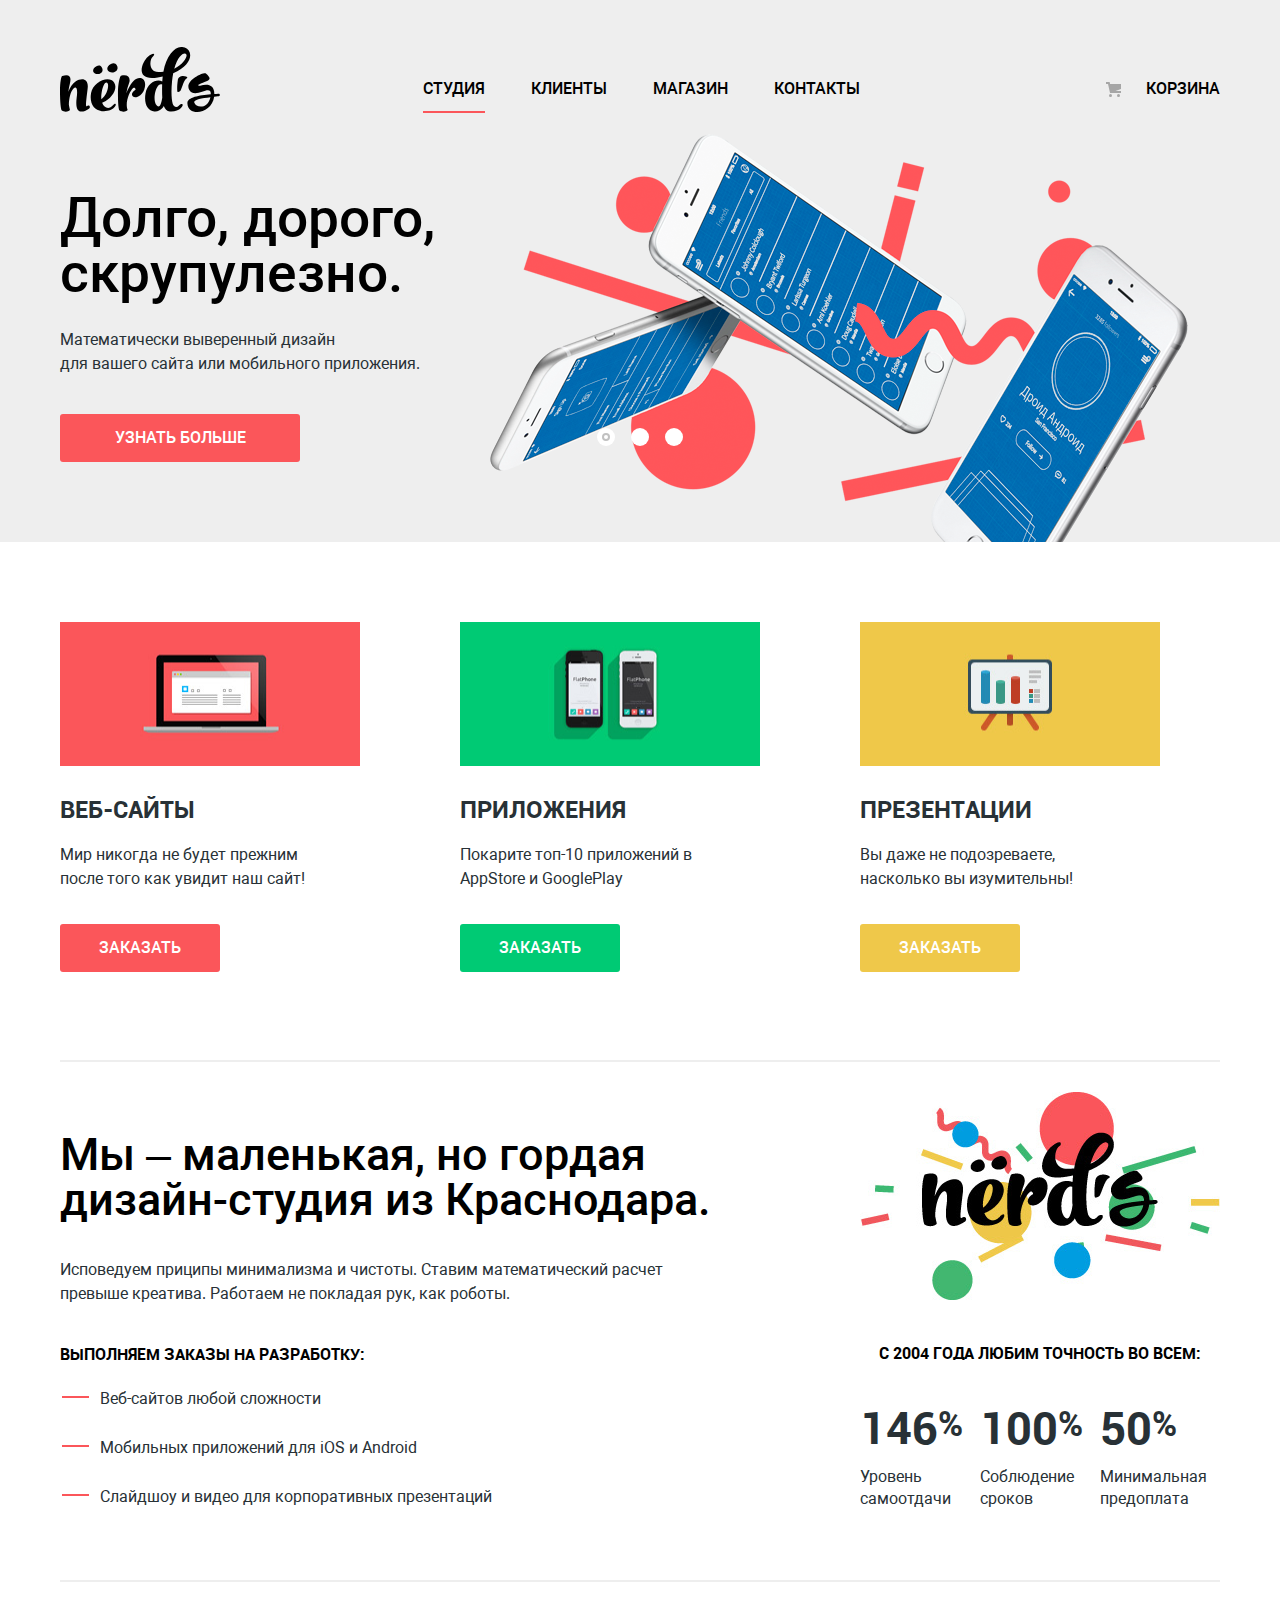
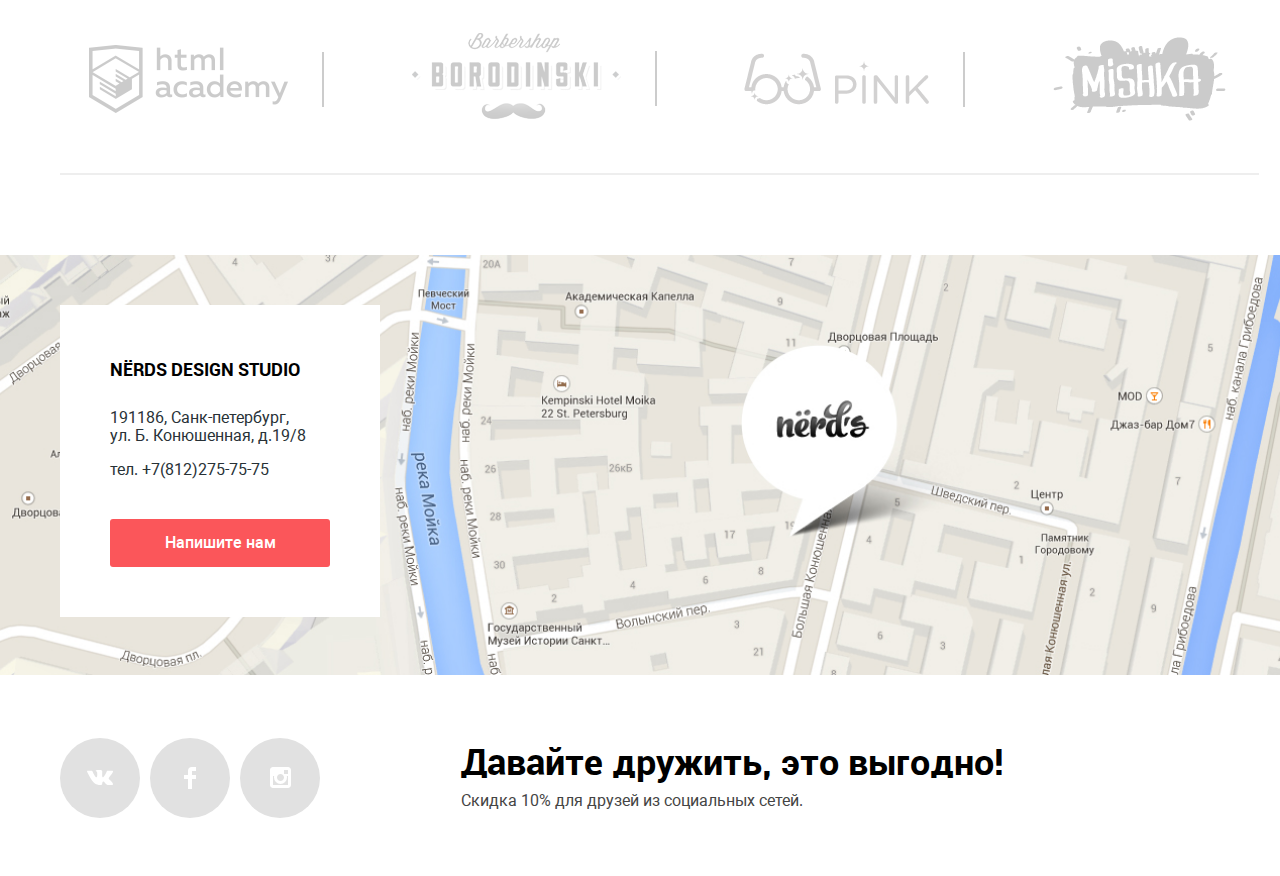
==== commit b0280674: "Финальная проверка. attempt-3" ====
--- a/index.html
+++ b/index.html
@@ -11,9 +11,7 @@
     <header class="header">
        <div class="header-block container">
         <figure class="header-logo">
-          <a href="index.html" rel="nofollow">
-            <img src="img/nerds-logo.svg"  width="160" height="65" alt="Логотип компании «Нердс»">
-          </a>
+          <img src="img/nerds-logo.svg"  width="160" height="65" alt="Логотип компании «Нердс»">
         </figure>
         <nav class="site-navigation">
           <a href="index.html" class="current">Студия</a>
--- a/css/styles.min.css
+++ b/css/styles.min.css
@@ -1 +1 @@
-@charset "utf-8";@font-face{  font-family:RobotoRegular;  src:url("../fonts/roboto.woff2") format("woff2"),url("../fonts/roboto.woff") format("woff"),  url("../fonts/Roboto-Regular.ttf") format("truetype");  font-weight:normal;  font-style:normal}@font-face{  font-family:RobotoMedium;  src:url("../fonts/robotomedium.woff2") format("woff2"),url("../fonts/robotomedium.woff") format("woff"),  url("../fonts/Roboto-Medium.ttf") format("truetype");  font-weight:normal;  font-style:normal}@font-face{  font-family:RobotoBold;  src:url("../fonts/robotobold.woff2") format("woff2"),url("../fonts/robotobold.woff") format("woff"),  url("../fonts/Roboto-Bold.ttf") format("truetype");  font-weight:normal;  font-style:normal}body{  margin:0;  padding:0;  text-transform:uppercase;  background-color:#FFF;  color:#000}.visually-hidden{  position:absolute;  width:1px;  height:1px;  margin:-1px;  border:0;  padding:0;  clip:rect(0,0,0,0)}a{  text-decoration:none;  color:#000}.navigation{  background-color:#EEE}.navigation,.slider-list,.self-advertising-leftcolumn ul,.self-advertising-rightcolumn ul,.footer-social ul,.filter-sequencer ul,.filter-type ul,.filter-extra ul,.visible-in-hovard,.catalog-pagination{  list-style:none}.header-logo,.navigation a,.basket a{  color:#000}.navigation a:hover,.navigation a:focus,.basket a:hover,.basket a:focus{  color:#fb565a}.container{  max-width:1200px;  min-width:1160px;  margin:auto;  padding:0 20px;  -webkit-box-sizing:border-box;          box-sizing:border-box}.site-navigation a,a.basket,.filter-button{  font-family:RobotoMedium,Arial,sans-serif;  font-size:16px;  line-height:24px;  font-weight:500;  color:#000}h1,.slider-item h3{  font-family:RobotoMedium,Arial,sans-serif;  font-size:55px;  line-height:55px;  font-weight:500;  color:#000;  text-transform:none}.slider-item p,.slogan,.self-advertising-leftcolumn p,.self-advertising-leftcolumn li{  font-family:RobotoRegular,Arial,sans-serif;  font-size:16px;  line-height:24px;  font-weight:400;  color:#283136;  text-transform:none}.button,.pagination-item a,.catalog-pagination{  font-family:RobotoMedium,Arial,sans-serif;  font-size:16px;  line-height:18px;  font-weight:500;  color:#fff}.offered-service h3{  font-family:RobotoBold,Arial,sans-serif;  font-size:24px;  line-height:30px;  font-weight:700;  color:#283136}.column-headings .label-price,.column-headings .label-sort{  font-family:RobotoBold,Arial,sans-serif;  font-size:18px;  line-height:18px;  font-weight:700}.filter-option-sequencer a{  font-family:RobotoRegular,Arial,sans-serif;  font-size:14px;  line-height:18px;  font-weight:400}.self-advertising-leftcolumn h3,.feedback h2{  font-family:RobotoMedium,Arial,sans-serif;  font-size:45px;  line-height:45px;  font-weight:500;  color:#000;  text-transform:none;  margin:0}.self-advertising h4{  font-family:RobotoBold,Arial,sans-serif;  font-size:16px;  line-height:24px;  font-weight:700;  color:#000}.self-advertising-rightcolumn-text li,.map-block p,.filter-price label,.filter-option label,.filter-extra li,a.map-block-info{  font-family:RobotoRegular,Arial,sans-serif;  font-size:16px;  line-height:18px;  font-weight:400;  color:#283136;  text-transform:none}.self-advertising-rightcolumn-text span{  font-family:RobotoBold,Arial,sans-serif;  font-size:45px;  line-height:10px;  font-weight:700}.map-block h3,.column-headings .label,.filter-type legend,.filter-extra legend{  font-family:RobotoBold,Arial,sans-serif;  font-size:18px;  line-height:30px;  font-weight:700}.feedback label{  font-family:RobotoBold,Arial,sans-serif;  font-size:16px;  line-height:18px;  font-weight:700;  color:#283136;  text-transform:none}.feedback label input,.feedback label textarea,.filter-price-from input{  font-family:RobotoRegular,Arial,sans-serif;  font-size:16px;  line-height:22px;  font-weight:400}.footer-social .footer-title{  font-family:RobotoBold,Arial,sans-serif;  font-size:36px;  line-height:36px;  font-weight:700;  text-transform:none}.footer-social p{  font-family:RobotoRegular,Arial,sans-serif;  font-size:16px;  line-height:22px;  font-weight:400;  color:#444;  text-transform:none}.filter-sequencer li{font-family:RobotoRegular,Arial,sans-serif;  font-size:16px;  line-height:18px;  font-weight:400}.item-title{  font-family:RobotoBold,Arial,sans-serif;  font-size:18px;  line-height:30px;  font-weight:700}.item-description{  font-family:RobotoRegular,Arial,sans-serif;  font-size:16px;  line-height:18px;  font-weight:400;  color:#666;  text-transform:none}.header{  background-color:#eee;  padding-top:47px}.header-logo{  margin:0}.header .header-block{  display:-webkit-box;  display:-ms-flexbox;  display:flex;  -webkit-box-pack:justify;      -ms-flex-pack:justify;          justify-content:space-between;  -webkit-box-align:center;      -ms-flex-align:center;          align-items:center;  -ms-flex-wrap:wrap;      flex-wrap:wrap}.site-navigation{  -webkit-box-flex:1;      -ms-flex:1;          flex:1;  text-align:center;  font-size:0;  margin-left:-88px;  margin-bottom:-26px}.site-navigation a{  display:inline-block;  margin-left:46px;  font-size:16px;  border-bottom:solid 2px transparent;  padding-bottom:10px;  vertical-align:baseline}.header a.basket{  border-bottom:solid 2px transparent;  padding-bottom:10px;  margin-bottom:-26px}.header .current{  border-color:#fb565a}.header a.basket:before{  content:"";  display:inline-block;  width:16px;  height:16px;  margin-right:25px;  vertical-align:middle;  background:url(../img/cart-icon.svg) no-repeat center center}.header-logo:hover,.header-logo:focus{  opacity:.8}.header-logo:active{  opacity:.3}.site-navigation a:hover,.site-navigation a:focus,a.basket:hover,a.basket:focus{  color:#fb565a}.site-navigation a:active,a.basket:active{  color:#bdbdbd}.slider{  position:relative;  background-color:#EEE}.slider-controls{  position:absolute;  left:50%;  bottom:104px;  z-index:100;  width:160px;  height:18px;  text-align:center;  font-size:0;  -webkit-transform:translateX(-50%);      -ms-transform:translateX(-50%);          transform:translateX(-50%)}.slider-controls label{  position:relative;  display:inline-block;  vertical-align:baseline;  width:18px;  height:18px;  padding:8px;  border-radius:50%;  cursor:pointer}.slider-controls label::after{  content:"";  position:absolute;  top:8px;  left:8px;  z-index:1;  width:18px;  height:18px;  background:#fff;  border-radius:50%}.slider-list{  margin:0;  padding:0}.slider-item{  display:none;  padding:75px 0 80px 0}.slider-item:nth-child(1){  background-image:url("../img/index-slide1.png");  background-repeat:no-repeat;  background-position:93% 18px}.slider-item:nth-child(2){  background-image:url("../img/index-slide2.png");  background-repeat:no-repeat;  background-position:100% 0}.slider-item:nth-child(3){  background-image:url("../img/index-slide3.png");  background-repeat:no-repeat;  background-position:100% 20px}#product-1:checked ~ .slider-list .slider-item:nth-child(1){  display:block}#product-2:checked ~ .slider-list .slider-item:nth-child(2){  display:block}#product-3:checked ~ .slider-list .slider-item:nth-child(3){  display:block}#product-1:checked ~ .slider-controls .slider-controls-item--1::before,#product-2:checked ~ .slider-controls .slider-controls-item--2::before,#product-3:checked ~ .slider-controls .slider-controls-item--3::before{  content:"";  position:absolute;  left:50%;  top:50%;  z-index:2;  width:4px;  height:4px;  margin:-4px;  background-color:inherit;  border:2px solid #c1c1c1;  border-radius:50%}.slider-item h3{  max-width:600px;  margin:0;  margin-bottom:27px;  font-size:55px;  line-height:55px;  font-weight:500}.slider-item p{  max-width:430px;  margin:0;  margin-bottom:38px}.button{  display:block;  width:240px;  padding:15px 0;  font-size:16px;  line-height:18px;  color:#fff;  text-transform:uppercase;  text-align:center;  text-decoration:none;  background-color:#fb565a;  border-radius:3px;  border:none;  outline:none}.button:hover,.button:focus{  background-color:#e74246}.button:active{  color:rgba(255,255,255,0.3);  background-color:#d7373b;  -webkit-box-shadow:0 3px rgba(0,0,0,0.1) inset;          box-shadow:0 3px rgba(0,0,0,0.1) inset}.service{  display:-webkit-box;  display:-ms-flexbox;  display:flex;  max-width:1100px;  -webkit-box-pack:justify;      -ms-flex-pack:justify;          justify-content:space-between;  -webkit-box-align:start;      -ms-flex-align:start;          align-items:flex-start;  -ms-flex-wrap:wrap;      flex-wrap:wrap;  padding:80px 0 93px 0}.service article{  max-width:300px}.offered-service p{  max-width:250px;  margin-top:-6px}.service .button{  width:160px;  position:relative;  top:17px;  padding:15px 0}.app-site .button{  background-color:#00ca74}.presentation-site .button{  background-color:#efc84a}.app-site .button:hover,.app-site .button:focus{  background-color:#00bc6c}.app-site.button:active{  color:rgba(255,255,255,0.3);  background-color:#00aa62;  -webkit-box-shadow:0 3px rgba(0,0,0,0.1) inset;          box-shadow:0 3px rgba(0,0,0,0.1) inset}.presentation-site .button:hover,.presentation-site .button:focus{  background-color:#eab534}.presentation-site .button:active{  color:rgba(255,255,255,0.3);  background-color:#e5a722;  -webkit-box-shadow:0 3px rgba(0,0,0,0.1) inset;          box-shadow:0 3px rgba(0,0,0,0.1) inset}.self-advertising{  display:-webkit-box;  display:-ms-flexbox;  display:flex;  -webkit-box-pack:justify;      -ms-flex-pack:justify;          justify-content:space-between;  margin-top:12px;  padding:30px 0 30px 0;  border-bottom:solid 2px #eee;  border-top:solid 2px #eee}.self-advertising .self-advertising-leftcolumn{  -webkit-box-flex:1;      -ms-flex:1;          flex:1;  max-width:700px}.self-advertising-leftcolumn .motto{  margin-top:40px;  margin-bottom:36px}.self-advertising-leftcolumn p{  width:615px;  margin:36px 0 20px 0}.self-advertising-leftcolumn li{  position:relative;  padding-bottom:25px}.self-advertising-leftcolumn li:before{  position:absolute;  top:9px;  left:-38px;  width:25px;  content:"";  border:1px solid #fb565a}.self-advertising-rightcolumn-text h4{  text-align:center;  margin-top:37px;  margin-bottom:39px}.self-advertising-rightcolumn-text ul{  padding:0}.self-advertising-rightcolumn-text sup{  top:-0.25em}.self-advertising-rightcolumn-text li{  display:inline-block;  vertical-align:baseline;  -webkit-box-pack:justify;      -ms-flex-pack:justify;          justify-content:space-between;  padding-right:13px;  line-height:22px;  -webkit-box-align:start;      -ms-flex-align:start;          align-items:flex-start;  -ms-flex-wrap:wrap;      flex-wrap:wrap}.self-advertising-rightcolumn-text span{  display:block;  margin:20px 0 10px}.advertising{  display:-webkit-box;  display:-ms-flexbox;  display:flex;  -webkit-box-pack:space-around;      -ms-flex-pack:space-around;          justify-content:space-around;  -webkit-box-align:center;      -ms-flex-align:center;          align-items:center;  -ms-flex-wrap:wrap;      flex-wrap:wrap;  padding: 50px 0;  border-bottom:solid 2px #eee}.advertising a{  line-height:90px}.advertising-blok img{  opacity:.2;  display:inline-block;  vertical-align:middle}.advertising-blok img:hover,.advertising-blok img:focus{  opacity:1}.advertising-blok img:active{  opacity:.1}.advertising a:after{  content:"";  display:inline-block;  border-right:solid 2px #000;  opacity:.2;  height:55px;  vertical-align:middle;  margin:0 30px}.advertising .blok4:after{  content:"";  border-right:none;  margin:0}.catalog-header{  padding:100px 0 100px 0}.page-title{  text-align:center;  margin-top:80px}.column-headings,.filter-sequencer{  display:-webkit-box;  display:-ms-flexbox;  display:flex;  -webkit-box-pack:justify;      -ms-flex-pack:justify;          justify-content:space-between;  -webkit-box-align:start;      -ms-flex-align:start;          align-items:flex-start;  margin-top:5px}.column-headings .label-price{  width:260px;  margin-top:60px;  margin-right:140px}.column-headings .label-sort,.column-headings .filter-sequencer{  width:360px;  margin-top:60px;  margin-bottom:50px}.filter-sequencer{  margin-left:40px}.filter-sequencer fieldset{  border:none;  padding:0;  margin:0}.filter-sequencer ul{  display:-webkit-box;  display:-ms-flexbox;  display:flex;  -webkit-box-pack:justify;      -ms-flex-pack:justify;          justify-content:space-between;  -webkit-box-align:start;      -ms-flex-align:start;          align-items:flex-start;  padding:0;  margin:0}.filter-sequencer a{  margin-right:23px}.filter-nav{  -webkit-box-flex:1;      -ms-flex:1;          flex:1}.filter-arrow a{  margin:0 0 0 20px}.filter-option-sequencer a,.filter-option-sequencer a{  opacity:.3}.filter-option-sequencer a:hover,.filter-option-sequencer a:focus{  opacity:.6}.filter-option-sequencer a:active{  opacity:1}a.button-price,a.button-appointment-down{  opacity:1}.catalog-container{  display:-webkit-box;  display:-ms-flexbox;  display:flex;  -webkit-box-pack:justify;      -ms-flex-pack:justify;          justify-content:space-between;  -webkit-box-align:start;      -ms-flex-align:start;          align-items:flex-start}.catalog-container .filters-left{  width:260px;  margin-right:140px}.filters-left fieldset{  border:none;  padding:0;  margin:0}.filters-left ul{  padding:0;  margin:0}.filter-price-from input,.filter-price-till input{  width:80px;  height:40px;  margin-top:15px;  margin-left:15px;  text-align:center;  background-color:#eee;  border-radius:3px;  border:none}fieldset.filter-type{  margin-top:55px}fieldset.filter-extra{  margin-top:28px}li.filter-option{  margin-bottom:18px}.filters-left .row{  display:-webkit-box;  display:-ms-flexbox;  display:flex;  -webkit-box-pack:justify;      -ms-flex-pack:justify;          justify-content:space-between;  -webkit-box-align:start;      -ms-flex-align:start;          align-items:flex-start}.row label{  text-transform:uppercase}.input-range{  width:260px;  text-align:center;  background-color:#eee;  height:80px;  line-height:80px;  -webkit-box-sizing:border-box;          box-sizing:border-box;  border-radius:3px;  border:none}.input-range .line{  position:relative;  display:inline-block;  vertical-align:baseline;  width:220px;  height:2px;  margin:0 auto;  background-color:#d7dcde}.input-range .progress{  width:70%;  height:2px;  background-color:#00ca74}.input-range .from,.input-range .to{  position:absolute;  left:0%;  margin-top:-9px;  margin-left:-9px;  width:20px;  height:20px;  background:url(../img/filter-button.svg) no-repeat center center;  background-size:contain;  cursor:pointer}.input-range .to{  left:70%}.filters-left legend{  margin:1px 0 9px 0}.filters-left input[type="radio"]+label{  display:block;  background:url(../img/radio-off.svg) no-repeat left center;  background-size:contain;  padding-left:35px;  height:23px;  line-height:23px;  cursor:pointer}.filters-left input[type="radio"]:checked+label{  background:url(../img/radio-on.svg) no-repeat left center;  background-size:contain}.filters-left input[type="checkbox"]+label{  display:block;  background:url(../img/checkbox-off.svg) no-repeat left center;  background-size:contain;  padding-left:35px;  height:23px;  line-height:23px;  cursor:pointer}.filters-left input[type="checkbox"]:checked+label{  background:url(../img/checkbox-on.svg) no-repeat left center;  background-size:contain}.filter-button{  width:260px;  margin-top:28px;  background-color:#eee;  font-family:RobotoMedium,Arial,sans-serif;  font-size:16px;  line-height:18px;  font-weight:500;  color:#000}button.filter-button:hover,button.filter-button:focus{  background-color:#dfdfdf}button.filter-button:active{  color:rgba(255,255,255,0.3);  background-color:#d5d5d5;  -webkit-box-shadow:0 3px rgba(0,0,0,0.1) inset;          box-shadow:0 3px rgba(0,0,0,0.1) inset}.catalog-container .catalog{  -webkit-box-flex:1;      -ms-flex:1;          flex:1}.catalog-list{  display:-webkit-box;  display:-ms-flexbox;  display:flex;  -webkit-box-pack:justify;      -ms-flex-pack:justify;          justify-content:space-between;  -webkit-box-align:start;      -ms-flex-align:start;          align-items:flex-start;  -ms-flex-wrap:wrap;      flex-wrap:wrap}.catalog-list ul{  padding:0;  margin:0}.catalog-list .catalog-item{  width:360px;  position:relative;  margin-bottom:40px;  line-height:0}.catalog-item{  margin-bottom:35px}.catalog-item .add{  opacity:.12}.catalog-item .visible-in-hovard{  position:absolute;  bottom:0;  left:0;  right:0;  padding:30px 80px 40px;  background-color:#eee;  opacity:0;  -webkit-transition:all .5s ease;  -o-transition:all .5s ease;  transition:all .5s ease;  text-align:center;  word-break:break-all}.catalog-item:hover .visible-in-hovard,.catalog-item:hover .add{  opacity:1;  cursor:auto}.button-add-to-basket:hover{  cursor:auto}.catalog-item .button{  width:100%;  padding:13px 15px}.catalog-item .button-add-to-basket{  width:auto}.catalog-item .item-description{  margin:20px -15px 30px}.catalog-pagination{  display:-webkit-box;  display:-ms-flexbox;  display:flex;  -webkit-box-pack:start;      -ms-flex-pack:start;          justify-content:flex-start;  -webkit-box-align:center;      -ms-flex-align:center;          align-items:center;  -ms-flex-wrap:wrap;      flex-wrap:wrap;  padding-left:0;  margin:0;  color:#000;  margin-bottom:-14px}.catalog-pagination li{  width:50px;  height:50px;  margin-right:11px;  line-height:50px;  border:solid 2px #eee;  background-color:#eee;  text-align:center;  -webkit-box-sizing:border-box;          box-sizing:border-box;  overflow:hidden;  border-radius:2px;  -webkit-transition:all .3s ease;  -o-transition:all .3s ease;  transition:all .3s ease;  -webkit-user-select:none;     -moz-user-select:none;      -ms-user-select:none;          user-select:none}.catalog-pagination a{  display:block}.catalog-pagination li:last-child{  width:260px}.catalog-pagination li:hover,.catalog-pagination li:focus{  border-color:#dfdfdf;  background-color:#dfdfdf;  color:#959595}.catalog-pagination li:active{  border-color:#d5d5d5;  -webkit-box-shadow:inset 0 3px 0 0 rgba(1,1,0,.1);          box-shadow:inset 0 3px 0 0 rgba(1,1,0,.1);  background-color:#d5d5d5}.catalog-pagination li.current{  border-color:#dbdbdb;  background-color:transparent;  cursor:default}.catalog-pagination li.current:active{  -webkit-box-shadow:none;          box-shadow:none}.map{  position:relative;  margin-top:80px}.map-script{  width:100%;  background:url(../img/map-marker.jpg) no-repeat center center;  background-size:cover}.map-block{  position:absolute;  z-index:900;  top:50px;  background-color:#fff;  padding:50px;  overflow:auto;  width:320px;  box-sizing:border-box}.map-block-title{  margin:0}.map-block-info{  margin-top:24px}.map-btn{  width:auto;  margin-top:39px}.map-block a{  text-transform:none}.map iframe{  width:100%;  border:none}.footer-social{  display:-webkit-box;  display:-ms-flexbox;  display:flex;  -webkit-box-pack:justify;      -ms-flex-pack:justify;          justify-content:space-between;  -webkit-box-align:center;      -ms-flex-align:center;          align-items:center;  font-size:0;  padding:58px 0}.footer-left-column{  margin-left:20px;  font-size:0}.footer-btn{  display:inline-block;  vertical-align:baseline;  width:80px;  height:80px;  line-height:80px;  border-radius:50%;  background:#e1e1e1;  text-align:center;  margin-right:10px;  cursor:pointer}.footer-btn img{  vertical-align:middle;  -webkit-user-select:none;     -moz-user-select:none;      -ms-user-select:none;          user-select:none}.footer-btn:hover,.footer-btn:focus{  background-color:#fb565a}.footer-btn:active{  background-color:#d7373b}.footer-btn:active img{  opacity:.3}.footer-right-column{  -webkit-box-flex:1;      -ms-flex:1;          flex:1;  display:-webkit-box;  display:-ms-flexbox;  display:flex;  margin-left:-106px;  -webkit-box-pack:center;      -ms-flex-pack:center;          justify-content:center;  -webkit-box-align:center;      -ms-flex-align:center;          align-items:center}.footer-social .footer-title{  margin:0}.footer-social .footer-info{  margin:10px 0 0}.feedback{  position:fixed;  display:none;  max-width:960px;  top:5%;  left:0;  right:0;  margin:auto;  -webkit-box-sizing:border-box;          box-sizing:border-box;  padding:65px 100px 85px;  -webkit-box-shadow:0 20px 40px 0 rgba(0,1,1,.75);          box-shadow:0 20px 40px 0 rgba(0,1,1,.75);  background:#FFF;  z-index:1000}.modal-visible{  display:block;  -webkit-animation:showform .5s ease;          animation:showform .5s ease}.feedback h2{  margin-bottom:35px}.feedback-close-btn{  position:absolute;  right:90px;  top:80px;  opacity:.3;  display:block;  background:url(../img/close-cross.svg) no-repeat center center; width:20px; height:20px}.feedback-close-btn:hover{ opacity:1}.feedback-close-btn:active{ opacity:.1}.feedback .row{ display:-webkit-box; display:-ms-flexbox; display:flex; -webkit-box-pack:justify; -ms-flex-pack:justify; justify-content:space-between; margin-left:-30px; margin-bottom:35px}.feedback .row .col{ -webkit-box-flex:1; -ms-flex:1; flex:1; margin-left:30px}.feedback input,.feedback textarea{ display:block; width:100%; margin-top:10px; -webkit-box-sizing:border-box; box-sizing:border-box; padding:15px; border:solid 2px #d7dcde; border-radius:2px; outline:none}.feedback textarea{ width:100%; margin-bottom:45px; max-width:100%; min-width:100%}.feedback input:hover,.feedback textarea:hover{ border-color:#b4b9bb}.feedback input:focus,.feedback textarea:focus{ border-color:#000; color:#000}.feedback input.error:placeholder,.feedback textarea.error:placeholder,.feedback input.error,.feedback textarea.error{ border-color:#e74246; color:#e74246}.feedback input:invalid,.feedback textarea:invalid{ border-color:#e74246; color:#e74246}@-webkit-keyframes showform{ 0%{ -webkit-transform:translateY(-2000px); transform:translateY(-2000px)} 70%{ -webkit-transform:translateY(30px); transform:translateY(30px)} 90%{ -webkit-transform:translateY(-10px); transform:translateY(-10px)} 100%{ -webkit-transform:translateY(0); transform:translateY(0)}}@keyframes showform{ 0%{ -webkit-transform:translateY(-2000px); transform:translateY(-2000px)} 70%{ -webkit-transform:translateY(30px); transform:translateY(30px)} 90%{ -webkit-transform:translateY(-10px); transform:translateY(-10px)} 100%{ -webkit-transform:translateY(0); transform:translateY(0)}}+@charset "utf-8";@font-face{  font-family:RobotoRegular;  src:url("../fonts/roboto.woff2") format("woff2"),url("../fonts/roboto.woff") format("woff"),  url("../fonts/Roboto-Regular.ttf") format("truetype");  font-weight:normal;  font-style:normal}@font-face{  font-family:RobotoMedium;  src:url("../fonts/robotomedium.woff2") format("woff2"),url("../fonts/robotomedium.woff") format("woff"),  url("../fonts/Roboto-Medium.ttf") format("truetype");  font-weight:normal;  font-style:normal}@font-face{  font-family:RobotoBold;  src:url("../fonts/robotobold.woff2") format("woff2"),url("../fonts/robotobold.woff") format("woff"),  url("../fonts/Roboto-Bold.ttf") format("truetype");  font-weight:normal;  font-style:normal}body{  margin:0;  padding:0;  text-transform:uppercase;  background-color:#FFF;  color:#000}.visually-hidden{  position:absolute;  width:1px;  height:1px;  margin:-1px;  border:0;  padding:0;  clip:rect(0,0,0,0)}a{  text-decoration:none;  color:#000}.navigation{  background-color:#EEE}.navigation,.slider-list,.self-advertising-leftcolumn ul,.self-advertising-rightcolumn ul,.footer-social ul,.filter-sequencer ul,.filter-type ul,.filter-extra ul,.visible-in-hovard,.catalog-pagination{  list-style:none}.header-logo,.navigation a,.basket a{  color:#000}.navigation a:hover,.navigation a:focus,.basket a:hover,.basket a:focus{  color:#fb565a}.container{  max-width:1200px;  min-width:1199px;  margin:auto;  padding:0 20px;  -webkit-box-sizing:border-box;          box-sizing:border-box}.site-navigation a,a.basket,.filter-button{  font-family:RobotoMedium,Arial,sans-serif;  font-size:16px;  line-height:24px;  font-weight:500;  color:#000}h1,.slider-item h3{  font-family:RobotoMedium,Arial,sans-serif;  font-size:55px;  line-height:55px;  font-weight:500;  color:#000;  text-transform:none}.slider-item p,.slogan,.self-advertising-leftcolumn p,.self-advertising-leftcolumn li{  font-family:RobotoRegular,Arial,sans-serif;  font-size:16px;  line-height:24px;  font-weight:400;  color:#283136;  text-transform:none}.button,.pagination-item a,.catalog-pagination{  font-family:RobotoMedium,Arial,sans-serif;  font-size:16px;  line-height:18px;  font-weight:500;  color:#fff}.offered-service h3{  font-family:RobotoBold,Arial,sans-serif;  font-size:24px;  line-height:30px;  font-weight:700;  color:#283136}.column-headings .label-price,.column-headings .label-sort{  font-family:RobotoBold,Arial,sans-serif;  font-size:18px;  line-height:18px;  font-weight:700}.filter-option-sequencer a{  font-family:RobotoRegular,Arial,sans-serif;  font-size:14px;  line-height:18px;  font-weight:400}.self-advertising-leftcolumn h3,.feedback h2{  font-family:RobotoMedium,Arial,sans-serif;  font-size:45px;  line-height:45px;  font-weight:500;  color:#000;  text-transform:none;  margin:0}.self-advertising h4{  font-family:RobotoBold,Arial,sans-serif;  font-size:16px;  line-height:24px;  font-weight:700;  color:#000}.self-advertising-rightcolumn-text li,.map-block p,.filter-price label,.filter-option label,.filter-extra li,a.map-block-info{  font-family:RobotoRegular,Arial,sans-serif;  font-size:16px;  line-height:18px;  font-weight:400;  color:#283136;  text-transform:none}.self-advertising-rightcolumn-text span{  font-family:RobotoBold,Arial,sans-serif;  font-size:45px;  line-height:10px;  font-weight:700}.map-block h3,.column-headings .label,.filter-type legend,.filter-extra legend{  font-family:RobotoBold,Arial,sans-serif;  font-size:18px;  line-height:30px;  font-weight:700}.feedback label{  font-family:RobotoBold,Arial,sans-serif;  font-size:16px;  line-height:18px;  font-weight:700;  color:#283136;  text-transform:none}.feedback label input,.feedback label textarea,.filter-price-from input[type="number"]{  font-family:RobotoRegular,Arial,sans-serif;  font-size:16px;  line-height:22px;  font-weight:400}.footer-social .footer-title{  font-family:RobotoBold,Arial,sans-serif;  font-size:36px;  line-height:36px;  font-weight:700;  text-transform:none}.footer-social p{  font-family:RobotoRegular,Arial,sans-serif;  font-size:16px;  line-height:22px;  font-weight:400;  color:#444;  text-transform:none}.filter-sequencer li{font-family:RobotoRegular,Arial,sans-serif;  font-size:16px;  line-height:18px;  font-weight:400}.item-title{  font-family:RobotoBold,Arial,sans-serif;  font-size:18px;  line-height:30px;  font-weight:700}.item-description{  font-family:RobotoRegular,Arial,sans-serif;  font-size:16px;  line-height:18px;  font-weight:400;  color:#666;  text-transform:none}.header{  background-color:#eee;  padding-top:47px}.header-logo{  margin:0}.header .header-block{  display:-webkit-box;  display:-ms-flexbox;  display:flex;  -webkit-box-pack:justify;      -ms-flex-pack:justify;          justify-content:space-between;  -webkit-box-align:center;      -ms-flex-align:center;          align-items:center;  -ms-flex-wrap:wrap;      flex-wrap:wrap}.site-navigation{  -webkit-box-flex:1;      -ms-flex:1;          flex:1;  text-align:center;  font-size:0;  margin-left:-88px;  margin-bottom:-26px}.site-navigation a{  display:inline-block;  margin-left:46px;  font-size:16px;  border-bottom:solid 2px transparent;  padding-bottom:10px;  vertical-align:baseline}.header a.basket{  border-bottom:solid 2px transparent;  padding-bottom:10px;  margin-bottom:-26px}.header .current{  border-color:#fb565a}.header a.basket:before{  content:"";  display:inline-block;  width:16px;  height:16px;  margin-right:25px;  vertical-align:middle;  background:url(../img/cart-icon.svg) no-repeat center center}.header-logo:hover,.header-logo:focus{  opacity:.8}.header-logo:active{  opacity:.3}.site-navigation a:hover,.site-navigation a:focus,a.basket:hover,a.basket:focus{  color:#fb565a}.site-navigation a:active,a.basket:active{  color:#bdbdbd}.slider{  position:relative;  background-color:#EEE}.slider-controls{  position:absolute;  left:50%;  bottom:104px;  z-index:100;  width:160px;  height:18px;  text-align:center;  font-size:0;  -webkit-transform:translateX(-50%);      -ms-transform:translateX(-50%);          transform:translateX(-50%)}.slider-controls label{  position:relative;  display:inline-block;  vertical-align:baseline;  width:18px;  height:18px;  padding:8px;  border-radius:50%;  cursor:pointer}.slider-controls label::after{  content:"";  position:absolute;  top:8px;  left:8px;  z-index:1;  width:18px;  height:18px;  background:#fff;  border-radius:50%}.slider-list{  margin:0;  padding:0}.slider-item{  display:none;  padding:75px 0 80px 0}.slider-item:nth-child(1){  background-image:url("../img/index-slide1.png");  background-repeat:no-repeat;  background-position:93% 18px}.slider-item:nth-child(2){  background-image:url("../img/index-slide2.png");  background-repeat:no-repeat;  background-position:100% 0}.slider-item:nth-child(3){  background-image:url("../img/index-slide3.png");  background-repeat:no-repeat;  background-position:100% 20px}#product-1:checked ~ .slider-list .slider-item:nth-child(1){  display:block}#product-2:checked ~ .slider-list .slider-item:nth-child(2){  display:block}#product-3:checked ~ .slider-list .slider-item:nth-child(3){  display:block}#product-1:checked ~ .slider-controls .slider-controls-item--1::before,#product-2:checked ~ .slider-controls .slider-controls-item--2::before,#product-3:checked ~ .slider-controls .slider-controls-item--3::before{  content:"";  position:absolute;  left:50%;  top:50%;  z-index:2;  width:4px;  height:4px;  margin:-4px;  background-color:inherit;  border:2px solid #c1c1c1;  border-radius:50%}.slider-item h3{  max-width:600px;  margin:0;  margin-bottom:27px;  font-size:55px;  line-height:55px;  font-weight:500}.slider-item p{  max-width:430px;  margin:0;  margin-bottom:38px}.button{  display:block;  width:240px;  padding:15px 0;  font-size:16px;  line-height:18px;  color:#fff;  text-transform:uppercase;  text-align:center;  text-decoration:none;  background-color:#fb565a;  border-radius:3px;  border:none;  outline:none}.button:hover,.button:focus{  background-color:#e74246}.button:active{  color:rgba(255,255,255,0.3);  background-color:#d7373b;  -webkit-box-shadow:0 3px rgba(0,0,0,0.1) inset;          box-shadow:0 3px rgba(0,0,0,0.1) inset}.service{  display:-webkit-box;  display:-ms-flexbox;  display:flex;  max-width:1100px;  -webkit-box-pack:justify;      -ms-flex-pack:justify;          justify-content:space-between;  -webkit-box-align:start;      -ms-flex-align:start;          align-items:flex-start;  -ms-flex-wrap:wrap;      flex-wrap:wrap;  padding:80px 0 93px 0}.service article{  max-width:300px}.offered-service p{  max-width:250px;  margin-top:-6px}.service .button{  width:160px;  position:relative;  top:17px;  padding:15px 0}.app-site .button{  background-color:#00ca74}.presentation-site .button{  background-color:#efc84a}.app-site .button:hover,.app-site .button:focus{  background-color:#00bc6c}.app-site.button:active{  color:rgba(255,255,255,0.3);  background-color:#00aa62;  -webkit-box-shadow:0 3px rgba(0,0,0,0.1) inset;          box-shadow:0 3px rgba(0,0,0,0.1) inset}.presentation-site .button:hover,.presentation-site .button:focus{  background-color:#eab534}.presentation-site .button:active{  color:rgba(255,255,255,0.3);  background-color:#e5a722;  -webkit-box-shadow:0 3px rgba(0,0,0,0.1) inset;          box-shadow:0 3px rgba(0,0,0,0.1) inset}.self-advertising{  display:-webkit-box;  display:-ms-flexbox;  display:flex;  -webkit-box-pack:justify;      -ms-flex-pack:justify;          justify-content:space-between;  margin-top:12px;  padding:30px 0 30px 0;  border-bottom:solid 2px #eee;  border-top:solid 2px #eee}.self-advertising .self-advertising-leftcolumn{  -webkit-box-flex:1;      -ms-flex:1;          flex:1;  max-width:700px}.self-advertising-leftcolumn .motto{  margin-top:40px;  margin-bottom:36px}.self-advertising-leftcolumn p{  width:615px;  margin:36px 0 20px 0}.self-advertising-leftcolumn li{  position:relative;  padding-bottom:25px}.self-advertising-leftcolumn li:before{  position:absolute;  top:9px;  left:-38px;  width:25px;  content:"";  border:1px solid #fb565a}.self-advertising-rightcolumn-text h4{  text-align:center;  margin-top:37px;  margin-bottom:39px}.self-advertising-rightcolumn-text ul{  padding:0}.self-advertising-rightcolumn-text sup{  top:-0.25em}.self-advertising-rightcolumn-text li{  display:inline-block;  vertical-align:baseline;  -webkit-box-pack:justify;      -ms-flex-pack:justify;          justify-content:space-between;  padding-right:13px;  line-height:22px;  -webkit-box-align:start;      -ms-flex-align:start;          align-items:flex-start;  -ms-flex-wrap:wrap;      flex-wrap:wrap}.self-advertising-rightcolumn-text span{  display:block;  margin:20px 0 10px}.advertising{  display:-webkit-box;  display:-ms-flexbox;  display:flex;  -webkit-box-pack:space-around;      -ms-flex-pack:space-around;          justify-content:space-around;  -webkit-box-align:center;      -ms-flex-align:center;          align-items:center;  -ms-flex-wrap:wrap;      flex-wrap:wrap;  padding: 50px 0;  border-bottom:solid 2px #eee}.advertising a{  line-height:90px}.advertising-blok img{  opacity:.2;  display:inline-block;  vertical-align:middle}.advertising-blok img:hover,.advertising-blok img:focus{  opacity:1}.advertising-blok img:active{  opacity:.1}.advertising a:after{  content:"";  display:inline-block;  border-right:solid 2px #000;  opacity:.2;  height:55px;  vertical-align:middle;  margin:0 30px}.advertising .blok4:after{  content:"";  border-right:none;  margin:0}.catalog-header{  padding:100px 0 100px 0}.page-title{  text-align:center;  margin-top:80px}.column-headings,.filter-sequencer{  display:-webkit-box;  display:-ms-flexbox;  display:flex;  -webkit-box-pack:justify;      -ms-flex-pack:justify;          justify-content:space-between;  -webkit-box-align:start;      -ms-flex-align:start;          align-items:flex-start;  margin-top:5px}.column-headings .label-price{  width:260px;  margin-top:60px;  margin-right:140px}.column-headings .label-sort,.column-headings .filter-sequencer{  width:360px;  margin-top:60px;  margin-bottom:50px}.filter-sequencer{  margin-left:40px}.filter-sequencer fieldset{  border:none;  padding:0;  margin:0}.filter-sequencer ul{  display:-webkit-box;  display:-ms-flexbox;  display:flex;  -webkit-box-pack:justify;      -ms-flex-pack:justify;          justify-content:space-between;  -webkit-box-align:start;      -ms-flex-align:start;          align-items:flex-start;  padding:0;  margin:0}.filter-sequencer a{  margin-right:23px}.filter-nav{  -webkit-box-flex:1;      -ms-flex:1;          flex:1}.filter-arrow a{  margin:0 0 0 20px}.filter-option-sequencer a,.filter-option-sequencer a{  opacity:.3}.filter-option-sequencer a:hover,.filter-option-sequencer a:focus{  opacity:.6}.filter-option-sequencer a:active{  opacity:1}a.button-price,a.button-appointment-down{  opacity:1}.catalog-container{  display:-webkit-box;  display:-ms-flexbox;  display:flex;  -webkit-box-pack:justify;      -ms-flex-pack:justify;          justify-content:space-between;  -webkit-box-align:start;      -ms-flex-align:start;          align-items:flex-start}.catalog-container .filters-left{  width:260px;  margin-right:140px}.filters-left fieldset{  border:none;  padding:0;  margin:0}.filters-left ul{  padding:0;  margin:0}.filter-price-from input,.filter-price-till input{  width:80px;  height:40px;  margin-top:15px;  margin-left:15px;  text-align:center;  background-color:#eee;  border-radius:3px;  border:none}fieldset.filter-type{  margin-top:55px}fieldset.filter-extra{  margin-top:28px}li.filter-option{  margin-bottom:18px}.filters-left .row{  display:-webkit-box;  display:-ms-flexbox;  display:flex;  -webkit-box-pack:justify;      -ms-flex-pack:justify;          justify-content:space-between;  -webkit-box-align:start;      -ms-flex-align:start;          align-items:flex-start}.row label{  text-transform:uppercase}.input-range{  width:260px;  text-align:center;  background-color:#eee;  height:80px;  line-height:80px;  -webkit-box-sizing:border-box;          box-sizing:border-box;  border-radius:3px;  border:none}.input-range .line{  position:relative;  display:inline-block;  vertical-align:baseline;  width:220px;  height:2px;  margin:0 auto;  background-color:#d7dcde}.input-range .progress{  width:70%;  height:2px;  background-color:#00ca74}.input-range .from,.input-range .to{  position:absolute;  left:0%;  margin-top:-9px;  margin-left:-9px;  width:20px;  height:20px;  background:url(../img/filter-button.svg) no-repeat center center;  background-size:contain;  cursor:pointer}.input-range .to{  left:70%}.filters-left legend{  margin:1px 0 9px 0}.filters-left input[type="radio"]+label{  display:block;  background:url(../img/radio-off.svg) no-repeat left center;  background-size:contain;  padding-left:35px;  height:23px;  line-height:23px;  cursor:pointer}.filters-left input[type="radio"]:checked+label{  background:url(../img/radio-on.svg) no-repeat left center;  background-size:contain}.filters-left input[type="checkbox"]+label{  display:block;  background:url(../img/checkbox-off.svg) no-repeat left center;  background-size:contain;  padding-left:35px;  height:23px;  line-height:23px;  cursor:pointer}.filters-left input[type="checkbox"]:checked+label{  background:url(../img/checkbox-on.svg) no-repeat left center;  background-size:contain}.filter-button{  width:260px;  margin-top:28px;  background-color:#eee;  font-family:RobotoMedium,Arial,sans-serif;  font-size:16px;  line-height:18px;  font-weight:500;  color:#000}button.filter-button:hover,button.filter-button:focus{  background-color:#dfdfdf}button.filter-button:active{  color:rgba(255,255,255,0.3);  background-color:#d5d5d5;  -webkit-box-shadow:0 3px rgba(0,0,0,0.1) inset;          box-shadow:0 3px rgba(0,0,0,0.1) inset}.catalog-container .catalog{  -webkit-box-flex:1;      -ms-flex:1;          flex:1}.catalog-list{  display:-webkit-box;  display:-ms-flexbox;  display:flex;  -webkit-box-pack:justify;      -ms-flex-pack:justify;          justify-content:space-between;  -webkit-box-align:start;      -ms-flex-align:start;          align-items:flex-start;  -ms-flex-wrap:wrap;      flex-wrap:wrap}.catalog-list ul{  padding:0;  margin:0}.catalog-list .catalog-item{  width:360px;  position:relative;  margin-bottom:40px;  line-height:0}.catalog-item{  margin-bottom:35px}.catalog-item .add{  opacity:.12}.catalog-item .visible-in-hovard{  position:absolute;  bottom:0;  left:0;  right:0;  padding:30px 80px 40px;  background-color:#eee;  opacity:0;  -webkit-transition:all .5s ease;  -o-transition:all .5s ease;  transition:all .5s ease;  text-align:center;  word-break:break-all}.catalog-item:hover .visible-in-hovard,.catalog-item:hover .add{  opacity:1;  cursor:auto}.button-add-to-basket:hover{  cursor:auto}.catalog-item .button{  width:100%;  padding:13px 15px}.catalog-item .button-add-to-basket{  width:auto}.catalog-item .item-description{  margin:20px -15px 30px}.catalog-pagination{  display:-webkit-box;  display:-ms-flexbox;  display:flex;  -webkit-box-pack:start;      -ms-flex-pack:start;          justify-content:flex-start;  -webkit-box-align:center;      -ms-flex-align:center;          align-items:center;  -ms-flex-wrap:wrap;      flex-wrap:wrap;  padding-left:0;  margin:0;  color:#000;  margin-bottom:-14px}.catalog-pagination li{  width:50px;  height:50px;  margin-right:11px;  line-height:50px;  border:solid 2px #eee;  background-color:#eee;  text-align:center;  -webkit-box-sizing:border-box;          box-sizing:border-box;  overflow:hidden;  border-radius:2px;  -webkit-transition:all .3s ease;  -o-transition:all .3s ease;  transition:all .3s ease;  -webkit-user-select:none;     -moz-user-select:none;      -ms-user-select:none;          user-select:none}.catalog-pagination a{  display:block}.catalog-pagination li:last-child{  width:260px}.catalog-pagination li:hover,.catalog-pagination li:focus{  border-color:#dfdfdf;  background-color:#dfdfdf;  color:#959595}.catalog-pagination li:active{  border-color:#d5d5d5;  -webkit-box-shadow:inset 0 3px 0 0 rgba(1,1,0,.1);          box-shadow:inset 0 3px 0 0 rgba(1,1,0,.1);  background-color:#d5d5d5}.catalog-pagination li.current{  border-color:#dbdbdb;  background-color:transparent;  cursor:default}.catalog-pagination li.current:active{  -webkit-box-shadow:none;          box-shadow:none}.map{  position:relative;  margin-top:80px}.map-script{  width:100%;  background:url(../img/map-marker.jpg) no-repeat center center;  background-size:cover}.map-block{  position:absolute;  z-index:900;  top:50px;  background-color:#fff;  padding:50px;  overflow:auto;  width:320px;  box-sizing:border-box}.map-block-title{  margin:0}.map-block-info{  margin-top:24px}.map-btn{  width:auto;  margin-top:39px}.map-block a{  text-transform:none}.map iframe{  width:100%;  border:none}.footer-social{  display:-webkit-box;  display:-ms-flexbox;  display:flex;  -webkit-box-pack:justify;      -ms-flex-pack:justify;          justify-content:space-between;  -webkit-box-align:center;      -ms-flex-align:center;          align-items:center;  font-size:0;  padding:58px 0}.footer-left-column{  margin-left:20px;  font-size:0}.footer-btn{  display:inline-block;  vertical-align:baseline;  width:80px;  height:80px;  line-height:80px;  border-radius:50%;  background:#e1e1e1;  text-align:center;  margin-right:10px;  cursor:pointer}.footer-btn img{  vertical-align:middle;  -webkit-user-select:none;     -moz-user-select:none;      -ms-user-select:none;          user-select:none}.footer-btn:hover,.footer-btn:focus{  background-color:#fb565a}.footer-btn:active{  background-color:#d7373b}.footer-btn:active img{  opacity:.3}.footer-right-column{  -webkit-box-flex:1;      -ms-flex:1;          flex:1;  display:-webkit-box;  display:-ms-flexbox;  display:flex;  margin-left:-106px;  -webkit-box-pack:center;      -ms-flex-pack:center;          justify-content:center;  -webkit-box-align:center;      -ms-flex-align:center;          align-items:center}.footer-social .footer-title{  margin:0}.footer-social .footer-info{  margin:10px 0 0}.feedback{  position:fixed;  display:none;  max-width:960px;  top:5%;  left:0;  right:0;  margin:auto;  -webkit-box-sizing:border-box;          box-sizing:border-box;  padding:65px 100px 85px;  -webkit-box-shadow:0 20px 40px 0 rgba(0,1,1,.75);          box-shadow:0 20px 40px 0 rgba(0,1,1,.75);  background:#FFF;  z-index:1000}.modal-visible{  display:block;  -webkit-animation:showform .5s ease;          animation:showform .5s ease}.feedback h2{  margin-bottom:35px}.feedback-close-btn{  position:absolute;  right:90px;  top:80px;  opacity:.3;  display:block;  background:url(../img/close-cross.svg) no-repeat center center; width:20px; height:20px}.feedback-close-btn:hover{ opacity:1}.feedback-close-btn:active{ opacity:.1}.feedback .row{ display:-webkit-box; display:-ms-flexbox; display:flex; -webkit-box-pack:justify; -ms-flex-pack:justify; justify-content:space-between; margin-left:-30px; margin-bottom:35px}.feedback .row .col{ -webkit-box-flex:1; -ms-flex:1; flex:1; margin-left:30px}.feedback input,.feedback textarea{ display:block; width:100%; margin-top:10px; -webkit-box-sizing:border-box; box-sizing:border-box; padding:15px; border:solid 2px #d7dcde; border-radius:2px; outline:none}.feedback textarea{ width:100%; margin-bottom:45px; max-width:100%; min-width:100%}.feedback input:hover,.feedback textarea:hover{ border-color:#b4b9bb}.feedback input:focus,.feedback textarea:focus{ border-color:#000; color:#000}.feedback input.error:placeholder,.feedback textarea.error:placeholder,.feedback input.error,.feedback textarea.error{ border-color:#e74246; color:#e74246}.feedback input:invalid,.feedback textarea:invalid{ border-color:#e74246; color:#e74246}@-webkit-keyframes showform{ 0%{ -webkit-transform:translateY(-2000px); transform:translateY(-2000px)} 70%{ -webkit-transform:translateY(30px); transform:translateY(30px)} 90%{ -webkit-transform:translateY(-10px); transform:translateY(-10px)} 100%{ -webkit-transform:translateY(0); transform:translateY(0)}}@keyframes showform{ 0%{ -webkit-transform:translateY(-2000px); transform:translateY(-2000px)} 70%{ -webkit-transform:translateY(30px); transform:translateY(30px)} 90%{ -webkit-transform:translateY(-10px); transform:translateY(-10px)} 100%{ -webkit-transform:translateY(0); transform:translateY(0)}}